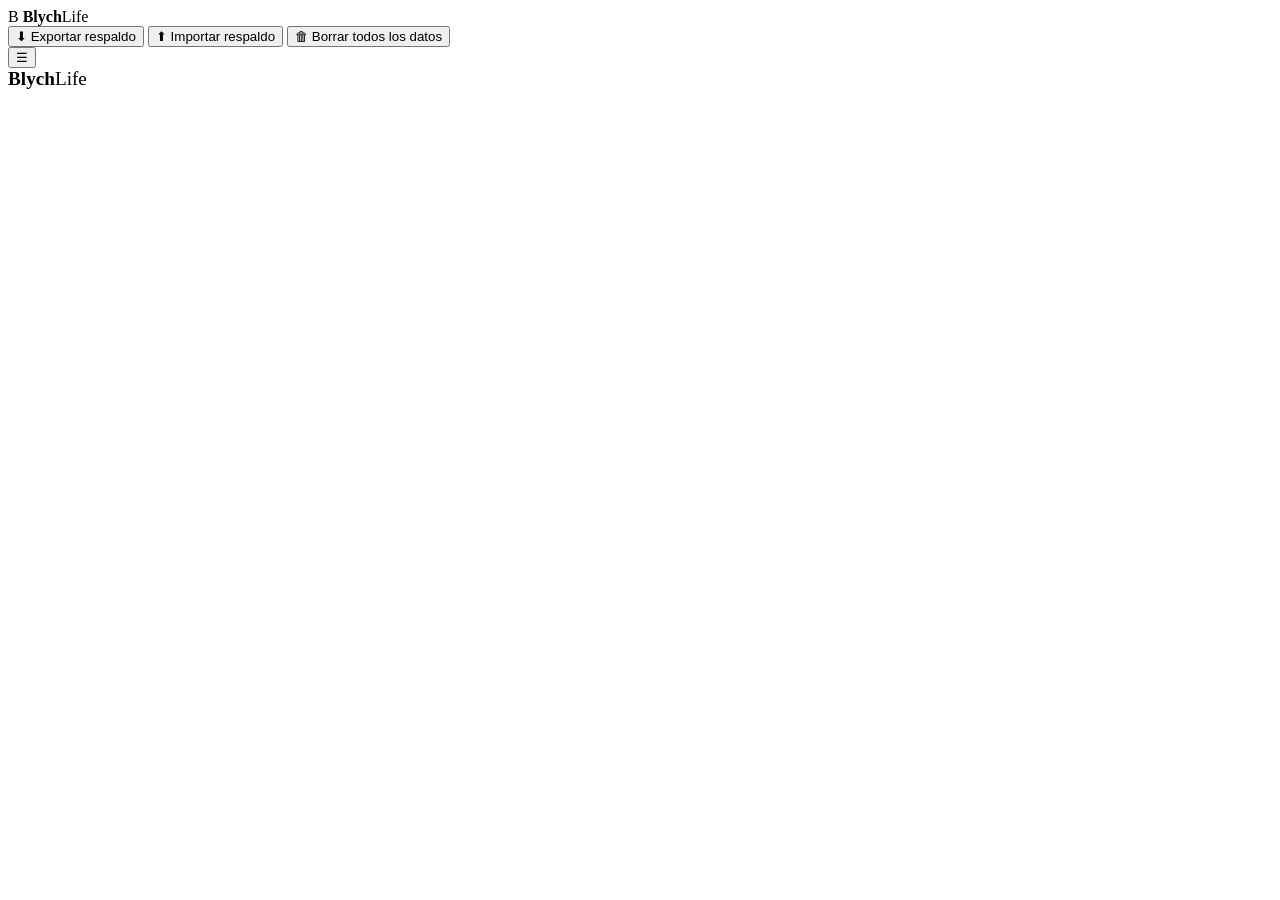
==== index.html @ aca8e246 "Add files via upload" ====
<!DOCTYPE html>
<html lang="es">
<head>
  <meta charset="UTF-8">
  <meta name="viewport" content="width=device-width, initial-scale=1.0">
  <title>BlychLife · Gestiona tu vida</title>
  <meta name="description" content="BlychLife: tareas, metas, objetivos, hábitos, áreas de vida, energía y reflexión en un solo lugar.">
  <link rel="preconnect" href="https://fonts.googleapis.com">
  <link rel="preconnect" href="https://fonts.gstatic.com" crossorigin>
  <link href="https://fonts.googleapis.com/css2?family=Inter:wght@400;500;600;700&family=Space+Grotesk:wght@500;600;700&display=swap" rel="stylesheet">
  <link rel="stylesheet" href="css/styles.css">
  <link rel="icon" href="data:image/svg+xml,<svg xmlns='http://www.w3.org/2000/svg' viewBox='0 0 100 100'><rect width='100' height='100' rx='22' fill='%232F6BFF'/><text x='50' y='70' font-size='60' text-anchor='middle' fill='white' font-family='sans-serif' font-weight='bold'>B</text></svg>">
</head>
<body>
  <div class="layout">
    <aside class="sidebar" id="sidebar">
      <div class="brand">
        <span class="logo">B</span>
        <span><b>Blych</b><span class="accent">Life</span></span>
      </div>
      <nav class="nav" id="nav"></nav>
      <div class="side-foot">
        <button data-action="export">⬇ Exportar respaldo</button>
        <button data-action="import">⬆ Importar respaldo</button>
        <button class="reset" data-action="reset">🗑 Borrar todos los datos</button>
      </div>
    </aside>

    <div class="main">
      <div class="topbar">
        <button id="menu-toggle" aria-label="Abrir menú">☰</button>
        <div class="brand" style="padding:0;font-size:1.2rem;"><b>Blych</b><span class="accent">Life</span></div>
      </div>
      <main class="content" id="content"></main>
    </div>
  </div>

  <input type="file" id="import-file" accept="application/json" hidden>

  <script src="js/utils.js"></script>
  <script src="js/storage.js"></script>
  <script src="js/views.js"></script>
  <script src="js/app.js"></script>
</body>
</html>
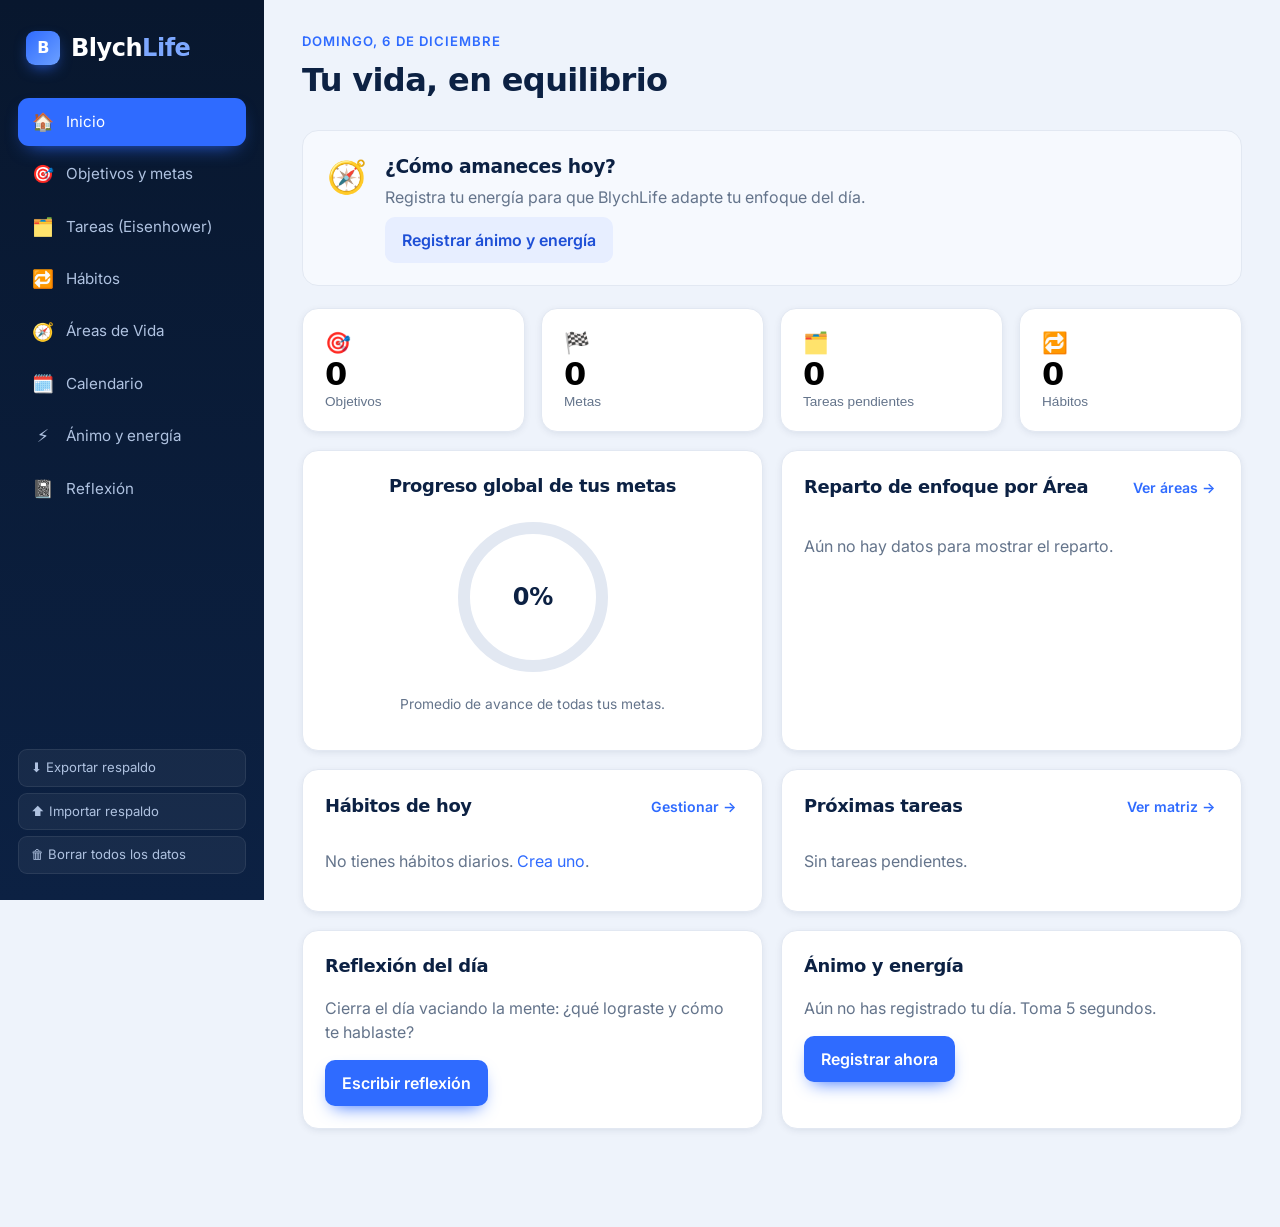
==== commit 2fa6a025: "Add files via upload" ====
--- a/index.html
+++ b/index.html
@@ -37,6 +37,9 @@
 
   <input type="file" id="import-file" accept="application/json" hidden>
 
+  <!-- Barra de navegación inferior (solo teléfonos) -->
+  <nav class="tabbar" id="tabbar" aria-label="Navegación inferior"></nav>
+
   <script src="js/utils.js"></script>
   <script src="js/storage.js"></script>
   <script src="js/views.js"></script>
--- a/css/styles.css
+++ b/css/styles.css
@@ -0,0 +1,534 @@
+/* ============================================================
+   BlychLife · styles.css
+   Tema: blanco + azul oscuro (navy). Diseño propio, responsivo.
+   ============================================================ */
+
+:root {
+  --navy-900: #08172E;
+  --navy-800: #0C2143;
+  --navy-700: #133058;
+  --navy-600: #1C4080;
+  --ink:      #0C2143;
+  --bg:       #EEF3FB;
+  --surface:  #FFFFFF;
+  --surface-2:#F6F9FE;
+  --line:     #E2E8F2;
+  --muted:    #64748B;
+  --accent:   #2F6BFF;
+  --accent-d: #1E4FD6;
+  --accent-soft: #E7EEFF;
+  --ring-track: #E2E8F2;
+  --ok:       #16A34A;
+  --warn:     #D97706;
+  --danger:   #DC2626;
+  --radius:   16px;
+  --radius-sm:10px;
+  --shadow:   0 10px 30px -12px rgba(12,33,67,.18);
+  --shadow-sm:0 2px 8px -2px rgba(12,33,67,.12);
+  --display: "Space Grotesk", "Sora", system-ui, sans-serif;
+  --body: "Inter", system-ui, -apple-system, "Segoe UI", sans-serif;
+}
+
+* { box-sizing: border-box; }
+html, body { margin: 0; padding: 0; }
+body {
+  font-family: var(--body);
+  color: var(--ink);
+  background: var(--bg);
+  -webkit-font-smoothing: antialiased;
+  line-height: 1.5;
+}
+h1, h2, h3, .brand { font-family: var(--display); letter-spacing: -.02em; }
+a { color: var(--accent); text-decoration: none; }
+
+/* ---------- Layout ---------- */
+.layout { display: flex; min-height: 100vh; }
+
+.sidebar {
+  width: 264px;
+  flex-shrink: 0;
+  background: linear-gradient(180deg, var(--navy-900), var(--navy-800));
+  color: #DCE6F7;
+  padding: 26px 18px;
+  display: flex;
+  flex-direction: column;
+  gap: 8px;
+  position: sticky;
+  top: 0;
+  height: 100vh;
+}
+.brand {
+  display: flex; align-items: center; gap: 11px;
+  font-size: 1.5rem; font-weight: 700; color: #fff;
+  padding: 4px 8px 18px;
+}
+.brand .logo {
+  width: 34px; height: 34px; border-radius: 9px;
+  background: linear-gradient(135deg, var(--accent), #6CA0FF);
+  display: grid; place-items: center; font-size: 1rem; color: #fff;
+  box-shadow: 0 6px 16px -6px var(--accent);
+}
+.brand b { color: #fff; }
+.brand .accent { color: #7DA8FF; }
+
+.nav { display: flex; flex-direction: column; gap: 4px; margin-top: 6px; }
+.nav-item {
+  display: flex; align-items: center; gap: 12px;
+  background: transparent; border: 0; color: #AFC2E0;
+  padding: 11px 14px; border-radius: 11px; cursor: pointer;
+  font: inherit; font-size: .95rem; text-align: left; width: 100%;
+  transition: background .15s, color .15s;
+}
+.nav-item:hover { background: rgba(255,255,255,.06); color: #fff; }
+.nav-item.active { background: var(--accent); color: #fff; box-shadow: 0 8px 20px -10px var(--accent); }
+.nav-icon { font-size: 1.1rem; width: 22px; text-align: center; }
+
+.side-foot { margin-top: auto; display: flex; flex-direction: column; gap: 6px; padding-top: 16px; }
+.side-foot button {
+  background: rgba(255,255,255,.05); border: 1px solid rgba(255,255,255,.08);
+  color: #AFC2E0; padding: 8px 12px; border-radius: 9px; cursor: pointer;
+  font: inherit; font-size: .82rem; text-align: left;
+}
+.side-foot button:hover { background: rgba(255,255,255,.12); color: #fff; }
+.side-foot .reset:hover { color: #FFB4B4; }
+
+/* ---------- Main ---------- */
+.main { flex: 1; min-width: 0; }
+.topbar {
+  display: none; align-items: center; gap: 12px;
+  padding: 12px 16px; background: var(--navy-900); color: #fff;
+  position: sticky; top: 0; z-index: 30;
+}
+#menu-toggle { background: none; border: 0; color: #fff; font-size: 1.4rem; cursor: pointer; }
+
+.content { padding: 32px 38px 80px; max-width: 1160px; margin: 0 auto; }
+
+.view-head {
+  display: flex; justify-content: space-between; align-items: flex-end;
+  gap: 16px; margin-bottom: 26px; flex-wrap: wrap;
+}
+.view-head h1 { margin: 4px 0 0; font-size: 2rem; }
+.eyebrow { margin: 0; color: var(--accent); font-weight: 600; font-size: .82rem; text-transform: uppercase; letter-spacing: .08em; }
+.head-actions { display: flex; gap: 10px; }
+
+/* ---------- Botones ---------- */
+.btn {
+  font: inherit; font-weight: 600; border-radius: 10px; padding: 10px 16px;
+  cursor: pointer; border: 1px solid transparent; transition: transform .08s, background .15s, box-shadow .15s;
+}
+.btn:active { transform: translateY(1px); }
+.btn-primary { background: var(--accent); color: #fff; box-shadow: 0 8px 18px -8px var(--accent); }
+.btn-primary:hover { background: var(--accent-d); }
+.btn-light { background: var(--accent-soft); color: var(--accent-d); }
+.btn-light:hover { background: #D6E2FF; }
+.btn-ghost { background: transparent; color: var(--muted); border-color: var(--line); }
+.btn-ghost:hover { background: var(--surface-2); }
+.btn-text { background: none; border: 0; color: var(--accent); cursor: pointer; font: inherit; font-weight: 600; font-size: .88rem; padding: 4px; }
+.btn-text:hover { text-decoration: underline; }
+.icon-btn {
+  background: var(--surface-2); border: 1px solid var(--line); width: 32px; height: 32px;
+  border-radius: 9px; cursor: pointer; color: var(--muted); font-size: .9rem; line-height: 1;
+}
+.icon-btn:hover { background: #fff; color: var(--ink); border-color: #cbd5e1; }
+.icon-btn.danger:hover { color: var(--danger); border-color: #fca5a5; }
+
+/* ---------- Cards y grids ---------- */
+.card {
+  background: var(--surface); border: 1px solid var(--line);
+  border-radius: var(--radius); padding: 22px; box-shadow: var(--shadow-sm);
+}
+.card-title { margin: 0 0 14px; font-size: 1.12rem; }
+.mini-title { font-size: .9rem; margin: 14px 0 6px; color: var(--muted); text-transform: uppercase; letter-spacing: .05em; }
+.card-title-row { display: flex; justify-content: space-between; align-items: center; margin-bottom: 12px; }
+.card-title-row .card-title { margin: 0; }
+.center-card { text-align: center; display: flex; flex-direction: column; align-items: center; gap: 8px; }
+
+.grid-2 { display: grid; grid-template-columns: 1fr 1fr; gap: 18px; margin-bottom: 18px; }
+.grid-3 { display: grid; grid-template-columns: repeat(3, 1fr); gap: 18px; }
+.grid-4 { display: grid; grid-template-columns: repeat(4, 1fr); gap: 16px; }
+.grid-2.tight { gap: 12px; margin: 0; }
+.stack { display: flex; flex-direction: column; gap: 18px; }
+.stack-sm { display: flex; flex-direction: column; gap: 12px; }
+.stat-row { margin-bottom: 18px; }
+
+.muted { color: var(--muted); }
+.small { font-size: .86rem; }
+
+/* ---------- Stat cards ---------- */
+.stat-card {
+  display: flex; flex-direction: column; align-items: flex-start; gap: 2px;
+  cursor: pointer; text-align: left;
+}
+.stat-card:hover { border-color: var(--accent); transform: translateY(-2px); }
+.stat-icon { font-size: 1.3rem; }
+.stat-value { font-family: var(--display); font-size: 2rem; font-weight: 700; line-height: 1.1; }
+.stat-label { color: var(--muted); font-size: .85rem; }
+
+/* ---------- Focus panel (energía) ---------- */
+.focus-panel {
+  display: flex; gap: 18px; align-items: flex-start;
+  border-radius: var(--radius); padding: 22px 24px; margin-bottom: 22px;
+  border: 1px solid var(--line); background: var(--surface);
+}
+.focus-panel h3 { margin: 0 0 4px; }
+.focus-panel p { margin: 0 0 8px; color: var(--muted); }
+.focus-icon { font-size: 2rem; }
+.focus-panel.low { background: linear-gradient(120deg, #FFF7ED, #fff); border-color: #FED7AA; }
+.focus-panel.high { background: linear-gradient(120deg, var(--accent-soft), #fff); border-color: #C7D8FF; }
+.focus-panel.neutral { background: var(--surface-2); }
+.focus-list { margin: 6px 0 0; padding-left: 18px; }
+.focus-list li { margin: 4px 0; }
+
+/* ---------- Barras de progreso ---------- */
+.bar-wrap { display: flex; align-items: center; gap: 10px; }
+.bar-track { flex: 1; height: 9px; background: var(--ring-track); border-radius: 99px; overflow: hidden; }
+.bar-fill { height: 100%; border-radius: 99px; transition: width .4s ease; }
+.bar-label { font-size: .8rem; font-weight: 700; color: var(--muted); min-width: 34px; text-align: right; }
+
+.time-bar { margin-top: 8px; display: flex; align-items: center; gap: 8px; }
+.time-bar.muted { font-size: .78rem; }
+.time-track { flex: 1; height: 5px; background: var(--ring-track); border-radius: 99px; overflow: hidden; }
+.time-fill { height: 100%; border-radius: 99px; }
+.time-text { font-size: .75rem; font-weight: 600; white-space: nowrap; }
+
+/* ---------- Ring ---------- */
+.ring-text { font-family: var(--display); font-size: 1.5rem; font-weight: 700; fill: var(--ink); }
+
+/* ---------- Pie chart ---------- */
+.pie-wrap { display: flex; gap: 20px; align-items: center; flex-wrap: wrap; }
+.pie { flex-shrink: 0; }
+.pie-legend { display: flex; flex-direction: column; gap: 8px; min-width: 160px; }
+.legend-item { display: flex; align-items: center; gap: 8px; font-size: .88rem; }
+.legend-dot { width: 11px; height: 11px; border-radius: 3px; flex-shrink: 0; }
+.legend-name { flex: 1; }
+.legend-pct { font-weight: 700; color: var(--muted); }
+.pie-empty { color: var(--muted); padding: 20px 0; }
+
+.warn { margin-top: 14px; padding: 11px 14px; border-radius: var(--radius-sm); font-size: .88rem;
+  background: #FEF3C7; color: #92400E; border: 1px solid #FCD34D; }
+.warn-strong { background: #FEE2E2; color: #991B1B; border-color: #FCA5A5; }
+
+/* ---------- Área tags ---------- */
+.area-tag {
+  display: inline-flex; align-items: center; gap: 5px;
+  font-size: .74rem; font-weight: 600; padding: 3px 9px; border-radius: 99px;
+  background: color-mix(in srgb, var(--c) 14%, white);
+  color: color-mix(in srgb, var(--c) 75%, black);
+}
+.area-tag::before { content: ""; width: 7px; height: 7px; border-radius: 99px; background: var(--c); }
+
+/* ---------- Objetivos / Metas ---------- */
+.obj-head { display: flex; justify-content: space-between; gap: 12px; margin-bottom: 12px; }
+.obj-title-row { display: flex; align-items: center; gap: 10px; flex-wrap: wrap; }
+.obj-title { margin: 6px 0 0; font-size: 1.25rem; }
+.obj-actions { display: flex; gap: 6px; flex-shrink: 0; }
+.meta-list { margin-top: 16px; display: flex; flex-direction: column; gap: 8px; }
+.meta-row {
+  display: flex; align-items: center; gap: 16px; padding: 12px 14px;
+  background: var(--surface-2); border: 1px solid var(--line); border-radius: var(--radius-sm);
+  cursor: pointer; transition: border-color .15s, background .15s;
+}
+.meta-row:hover { border-color: var(--accent); background: #fff; }
+.meta-row-main { flex: 1; min-width: 0; }
+.meta-name { font-weight: 600; display: block; }
+.meta-sub { font-size: .78rem; color: var(--muted); display: flex; align-items: center; gap: 6px; flex-wrap: wrap; }
+.meta-row-bar { width: 180px; flex-shrink: 0; }
+.manual-progress { margin-top: 12px; }
+.manual-progress input[type=range] { width: 100%; margin-top: 6px; accent-color: var(--accent); }
+
+/* ---------- Matriz ---------- */
+.matrix { display: grid; grid-template-columns: 1fr 1fr; gap: 16px; }
+.quadrant {
+  background: var(--surface); border: 1px solid var(--line);
+  border-top: 4px solid var(--q); border-radius: var(--radius);
+  padding: 16px; min-height: 180px;
+}
+.quad-head { margin-bottom: 12px; }
+.quad-head h3 { margin: 0; font-size: 1rem; color: var(--q); }
+.quad-action { font-size: .78rem; color: var(--muted); }
+.quad-body { display: flex; flex-direction: column; gap: 10px; }
+
+.task-card {
+  background: var(--surface-2); border: 1px solid var(--line);
+  border-left: 3px solid var(--q); border-radius: var(--radius-sm); padding: 11px 13px;
+}
+.task-card.done { opacity: .6; }
+.task-card.done .task-title { text-decoration: line-through; }
+.task-top { display: flex; align-items: center; gap: 10px; }
+.task-title { flex: 1; font-weight: 600; font-size: .92rem; }
+.task-actions { display: flex; gap: 4px; opacity: 0; transition: opacity .15s; }
+.task-card:hover .task-actions { opacity: 1; }
+.task-meta { display: flex; flex-wrap: wrap; gap: 6px; margin: 8px 0 4px; align-items: center; }
+.chip { font-size: .72rem; background: #fff; border: 1px solid var(--line); padding: 2px 8px; border-radius: 99px; color: var(--muted); }
+.q-pill { font-size: .68rem; color: #fff; padding: 2px 8px; border-radius: 99px; font-weight: 600; }
+
+.task-mini, .task-mini-list { display: flex; }
+.task-mini-list { flex-direction: column; gap: 8px; }
+.task-mini { align-items: center; gap: 10px; }
+.task-mini-title { flex: 1; }
+
+/* ---------- Check buttons ---------- */
+.check {
+  width: 24px; height: 24px; border-radius: 7px; border: 2px solid var(--line);
+  background: #fff; cursor: pointer; color: #fff; font-weight: 700; font-size: .8rem;
+  display: grid; place-items: center; flex-shrink: 0; transition: all .15s;
+}
+.check:hover { border-color: var(--accent); }
+.check.on { background: var(--accent); border-color: var(--accent); }
+.check.big { width: 34px; height: 34px; border-radius: 10px; font-size: 1rem; }
+
+/* ---------- Hábitos ---------- */
+.habit-card.done { border-color: #BBF7D0; background: linear-gradient(180deg, #F0FDF4, #fff); }
+.habit-head { display: flex; align-items: center; gap: 12px; margin-bottom: 14px; }
+.habit-info { flex: 1; min-width: 0; }
+.habit-info h3 { margin: 0 0 4px; font-size: 1.05rem; }
+.habit-sub { display: flex; gap: 6px; align-items: center; flex-wrap: wrap; }
+.habit-stats { display: flex; justify-content: space-between; align-items: center; margin-bottom: 12px; }
+.streak-big { display: flex; align-items: baseline; gap: 6px; }
+.streak-big b { font-family: var(--display); font-size: 1.6rem; }
+.streak-big span:last-child { font-size: .8rem; color: var(--muted); }
+.flame { font-size: 1.3rem; }
+.best { font-size: .82rem; color: var(--muted); }
+.habit-dots { display: flex; gap: 4px; flex-wrap: wrap; }
+.dot { width: 13px; height: 13px; border-radius: 4px; background: var(--ring-track); }
+.dot.on { background: var(--accent); }
+
+.habit-quick-list { display: flex; flex-direction: column; gap: 8px; }
+.habit-quick { display: flex; align-items: center; gap: 10px; padding: 6px 0; }
+.habit-quick.done .habit-quick-name { color: var(--muted); text-decoration: line-through; }
+.habit-quick-name { flex: 1; }
+.streak { font-size: .82rem; color: var(--warn); font-weight: 600; }
+
+/* ---------- Áreas ---------- */
+.area-card { border-top: 4px solid var(--c); }
+.area-card-head { display: flex; align-items: center; gap: 10px; margin-bottom: 12px; }
+.area-card-head h3 { margin: 0; flex: 1; font-size: 1rem; }
+.area-swatch { width: 16px; height: 16px; border-radius: 5px; }
+.area-counts { display: flex; flex-direction: column; gap: 4px; font-size: .85rem; color: var(--muted); }
+.area-counts b { color: var(--ink); }
+.color-row { display: flex; gap: 8px; flex-wrap: wrap; }
+.color-pick input { display: none; }
+.color-pick span { display: block; width: 30px; height: 30px; border-radius: 8px; cursor: pointer; border: 3px solid transparent; }
+.color-pick input:checked + span { border-color: var(--ink); box-shadow: 0 0 0 2px #fff inset; }
+
+/* ---------- Mood ---------- */
+.pick-row { display: flex; gap: 10px; margin-bottom: 18px; flex-wrap: wrap; }
+.pick {
+  background: var(--surface-2); border: 2px solid var(--line); border-radius: var(--radius-sm);
+  padding: 12px 16px; cursor: pointer; display: flex; flex-direction: column; align-items: center; gap: 4px;
+  font: inherit; min-width: 78px; transition: all .15s;
+}
+.pick span { font-size: 1.6rem; }
+.pick small { color: var(--muted); font-size: .78rem; }
+.pick:hover { border-color: var(--accent); }
+.pick.sel { border-color: var(--accent); background: var(--accent-soft); }
+.pick.sel small { color: var(--accent-d); font-weight: 600; }
+.big-emoji { font-size: 2.6rem; }
+.mood-summary { display: flex; align-items: center; gap: 16px; }
+.energy-alta { color: var(--ok); } .energy-media { color: var(--accent); } .energy-baja { color: var(--warn); }
+.mood-hist-row { display: grid; grid-template-columns: 130px 70px 1fr; gap: 10px; padding: 8px 0; border-bottom: 1px solid var(--line); font-size: .9rem; align-items: center; }
+.mood-hist-row:last-child { border: 0; }
+
+/* ---------- Reflexión ---------- */
+.reflex-list { display: flex; flex-direction: column; gap: 14px; }
+.reflex-entry { background: var(--surface-2); border: 1px solid var(--line); border-radius: var(--radius-sm); padding: 14px 16px; }
+.reflex-entry p { margin: 8px 0 0; font-size: .92rem; }
+.reflex-date { font-weight: 700; color: var(--accent); font-size: .85rem; }
+
+/* ---------- Empty states ---------- */
+.empty { text-align: center; padding: 50px 20px; color: var(--muted); }
+.empty-icon { font-size: 3rem; margin-bottom: 12px; }
+.empty h3 { margin: 0 0 6px; color: var(--ink); }
+.empty p { max-width: 420px; margin: 0 auto; }
+
+/* ---------- Formularios ---------- */
+.field { display: block; margin-bottom: 14px; }
+.field > span { display: block; font-size: .85rem; font-weight: 600; margin-bottom: 6px; }
+.field input, .field select, .field textarea {
+  width: 100%; padding: 10px 12px; border: 1px solid var(--line); border-radius: var(--radius-sm);
+  font: inherit; background: var(--surface-2); color: var(--ink);
+}
+.field input:focus, .field select:focus, .field textarea:focus {
+  outline: none; border-color: var(--accent); box-shadow: 0 0 0 3px var(--accent-soft); background: #fff;
+}
+.eisenhower-q { background: var(--surface-2); border: 1px solid var(--line); border-radius: var(--radius-sm); padding: 14px; margin-bottom: 14px; }
+.hint { font-size: .78rem; color: var(--muted); margin: 8px 0 0; }
+.switch-field { display: flex; align-items: center; gap: 10px; margin-bottom: 10px; cursor: pointer; }
+.switch-field input { display: none; }
+.switch { width: 42px; height: 24px; background: var(--line); border-radius: 99px; position: relative; transition: background .2s; flex-shrink: 0; }
+.switch::after { content: ""; position: absolute; top: 3px; left: 3px; width: 18px; height: 18px; background: #fff; border-radius: 50%; transition: transform .2s; box-shadow: var(--shadow-sm); }
+.switch-field input:checked + .switch { background: var(--accent); }
+.switch-field input:checked + .switch::after { transform: translateX(18px); }
+.switch-label { font-weight: 600; font-size: .92rem; }
+
+/* ---------- Modal ---------- */
+.modal-overlay {
+  position: fixed; inset: 0; background: rgba(8,23,46,.55); backdrop-filter: blur(3px);
+  display: grid; place-items: center; z-index: 100; padding: 20px; animation: fade .15s;
+}
+.modal { background: var(--surface); border-radius: var(--radius); width: 100%; max-width: 480px; max-height: 90vh; overflow: auto; box-shadow: var(--shadow); animation: pop .2s; }
+.modal-head { display: flex; justify-content: space-between; align-items: center; padding: 20px 22px; border-bottom: 1px solid var(--line); }
+.modal-head h2 { margin: 0; font-size: 1.2rem; }
+.modal-body { padding: 22px; }
+.modal-actions { display: flex; justify-content: flex-end; gap: 10px; margin-top: 8px; }
+
+/* ---------- Toast / Confetti ---------- */
+#toast-host { position: fixed; bottom: 24px; right: 24px; z-index: 200; display: flex; flex-direction: column; gap: 10px; }
+.toast {
+  background: var(--navy-800); color: #fff; padding: 13px 18px; border-radius: 12px;
+  box-shadow: var(--shadow); font-size: .9rem; font-weight: 500; max-width: 340px;
+  opacity: 0; transform: translateX(40px); transition: all .35s; border-left: 4px solid var(--accent);
+}
+.toast.show { opacity: 1; transform: translateX(0); }
+.toast-success { border-left-color: var(--ok); }
+.toast-warn { border-left-color: var(--warn); }
+.confetti-layer { position: fixed; inset: 0; pointer-events: none; z-index: 199; overflow: hidden; }
+.confetti { position: absolute; top: -20px; width: 10px; height: 14px; border-radius: 2px; animation: fall 2.6s linear forwards; }
+@keyframes fall { to { transform: translateY(105vh) rotate(540deg); opacity: .2; } }
+@keyframes fade { from { opacity: 0; } }
+@keyframes pop { from { opacity: 0; transform: scale(.96) translateY(8px); } }
+
+/* ---------- Responsive ---------- */
+@media (max-width: 880px) {
+  .grid-2, .grid-3, .grid-4, .matrix { grid-template-columns: 1fr; }
+  .meta-row-bar { width: 120px; }
+}
+@media (max-width: 760px) {
+  .topbar { display: flex; }
+  .sidebar {
+    position: fixed; left: 0; top: 0; bottom: 0; z-index: 50;
+    transform: translateX(-100%); transition: transform .25s; height: 100vh;
+  }
+  body.nav-open .sidebar { transform: translateX(0); box-shadow: 0 0 40px rgba(0,0,0,.4); }
+  body.nav-open::after { content: ""; position: fixed; inset: 0; background: rgba(0,0,0,.4); z-index: 40; }
+  .content { padding: 22px 18px 80px; }
+  .view-head h1 { font-size: 1.5rem; }
+  .grid-4 { grid-template-columns: 1fr 1fr; }
+}
+
+/* ---------- Accesibilidad ---------- */
+:focus-visible { outline: 3px solid var(--accent); outline-offset: 2px; border-radius: 4px; }
+@media (prefers-reduced-motion: reduce) { * { animation: none !important; transition: none !important; } }
+
+/* ============================================================
+   AÑADIDOS v2: fuegos artificiales, bloques de color, buscador,
+   varios ánimos por día y calendario.
+   ============================================================ */
+
+/* ---------- Fuegos artificiales ---------- */
+.fx-canvas {
+  position: fixed; inset: 0; width: 100vw; height: 100vh;
+  pointer-events: none; z-index: 9999;
+}
+
+/* ---------- Buscador de objetivos/metas ---------- */
+.search-bar { display: flex; gap: 10px; margin-bottom: 18px; flex-wrap: wrap; }
+.search-input {
+  flex: 1; min-width: 220px; padding: 11px 14px; font: inherit;
+  border: 1px solid var(--line); border-radius: var(--radius-sm); background: var(--surface);
+}
+.search-area {
+  padding: 11px 14px; font: inherit; border: 1px solid var(--line);
+  border-radius: var(--radius-sm); background: var(--surface); color: var(--ink);
+}
+.search-input:focus, .search-area:focus { outline: none; border-color: var(--accent); box-shadow: 0 0 0 3px var(--accent-soft); }
+.filtered-out { display: none !important; }
+
+/* ---------- Bloques coloreables (objetivo/meta) ---------- */
+.has-block { position: relative; overflow: hidden; }
+.has-block .block-strip {
+  position: absolute; left: 0; top: 0; bottom: 0; width: 6px;
+  background: var(--block-bg);
+}
+.objetivo-card.has-block { padding-left: 26px; border-top: 3px solid transparent; }
+.objetivo-card.has-block::before {
+  content: ""; position: absolute; left: 0; right: 0; top: 0; height: 4px;
+  background: var(--block-bg); opacity: .9;
+}
+
+/* Título de objetivo más grande, etiqueta de área después */
+.obj-title { margin: 0; font-size: 1.6rem; line-height: 1.15; }
+.obj-title-row { display: flex; align-items: center; gap: 12px; flex-wrap: wrap; }
+
+/* Etiqueta "Metas" */
+.meta-label {
+  margin: 16px 0 8px; font-size: .8rem; text-transform: uppercase;
+  letter-spacing: .08em; color: var(--muted);
+}
+
+/* Fila de meta con franja de color y botón eliminar */
+.meta-row { padding-left: 18px; align-items: stretch; }
+.meta-row-main { display: flex; flex-direction: column; gap: 6px; cursor: pointer; }
+.meta-row-bar { width: 100%; margin-top: 2px; }
+.meta-del { align-self: center; flex-shrink: 0; }
+.danger-outline { color: var(--danger); border-color: #fca5a5; }
+.danger-outline:hover { background: #fef2f2; }
+
+/* ---------- Varios registros de ánimo por día ---------- */
+.mood-entries { display: flex; flex-direction: column; gap: 10px; }
+.mood-entry {
+  display: flex; align-items: center; gap: 12px; padding: 10px 12px;
+  background: var(--surface-2); border: 1px solid var(--line); border-radius: var(--radius-sm);
+}
+.mood-entry-emoji { font-size: 1.5rem; flex-shrink: 0; }
+.mood-entry-main { flex: 1; min-width: 0; }
+.mood-hist-row {
+  display: grid; grid-template-columns: 1.3fr .6fr 2fr; gap: 8px;
+  padding: 7px 0; border-bottom: 1px solid var(--line); align-items: center; font-size: .9rem;
+}
+.mood-hist-row:last-child { border-bottom: none; }
+.energy-alta { color: var(--ok); }
+.energy-media { color: var(--warn); }
+.energy-baja { color: var(--danger); }
+
+/* ---------- Calendario ---------- */
+.cal-head { display: flex; align-items: center; justify-content: space-between; gap: 10px; margin-bottom: 10px; }
+.cal-head .card-title { margin: 0; text-transform: capitalize; }
+.cal-grid { display: grid; grid-template-columns: repeat(7, 1fr); gap: 6px; }
+.cal-weekdays { margin-bottom: 6px; }
+.cal-wd { text-align: center; font-size: .72rem; font-weight: 700; color: var(--muted); }
+.cal-cell {
+  position: relative; aspect-ratio: 1 / 1; border: 1px solid var(--line);
+  background: var(--surface-2); border-radius: 10px; cursor: pointer;
+  display: flex; flex-direction: column; align-items: center; justify-content: flex-start;
+  padding: 4px 2px; gap: 2px; transition: border-color .15s, background .15s, transform .1s;
+  font: inherit;
+}
+.cal-cell:hover { border-color: var(--accent); background: #fff; }
+.cal-cell.empty { border: none; background: transparent; cursor: default; }
+.cal-cell.today { border-color: var(--accent); }
+.cal-cell.sel { background: var(--accent-soft); border-color: var(--accent); box-shadow: 0 0 0 2px var(--accent-soft); }
+.cal-num { font-size: .82rem; font-weight: 600; color: var(--ink); }
+.cal-emoji { font-size: 1rem; line-height: 1; min-height: 1rem; }
+.cal-dots { display: flex; gap: 3px; margin-top: auto; }
+.cal-dot { width: 7px; height: 7px; border-radius: 99px; display: inline-block; }
+.cal-dot.hab { background: var(--ok); }
+.cal-dot.ref { background: var(--accent); }
+.cal-dot.note { background: var(--warn); }
+.cal-legend { display: flex; gap: 16px; margin-top: 12px; font-size: .78rem; color: var(--muted); flex-wrap: wrap; }
+.cal-legend span { display: inline-flex; align-items: center; gap: 5px; }
+
+/* Detalle del día */
+.day-moods { display: flex; flex-wrap: wrap; gap: 10px; }
+.day-mood { display: inline-flex; flex-direction: column; align-items: center; font-size: 1.4rem;
+  background: var(--surface-2); border: 1px solid var(--line); border-radius: 10px; padding: 6px 10px; }
+.day-mood small { font-size: .7rem; color: var(--muted); margin-top: 2px; }
+.day-habits { list-style: none; padding: 0; margin: 6px 0; display: flex; flex-direction: column; gap: 4px; }
+.day-habits li { font-size: .9rem; }
+.day-notes { display: flex; flex-direction: column; gap: 8px; margin-bottom: 10px; }
+.day-note {
+  display: flex; align-items: center; justify-content: space-between; gap: 10px;
+  background: var(--surface-2); border: 1px solid var(--line); border-radius: var(--radius-sm); padding: 8px 12px;
+}
+.note-add { display: flex; gap: 8px; }
+.note-add input {
+  flex: 1; padding: 10px 12px; font: inherit; border: 1px solid var(--line);
+  border-radius: var(--radius-sm); background: var(--surface);
+}
+.note-add input:focus { outline: none; border-color: var(--accent); box-shadow: 0 0 0 3px var(--accent-soft); }
+
+@media (max-width: 760px) {
+  .mood-hist-row { grid-template-columns: 1fr 1fr; }
+  .mood-hist-row span:last-child { grid-column: 1 / -1; }
+  .obj-title { font-size: 1.35rem; }
+}
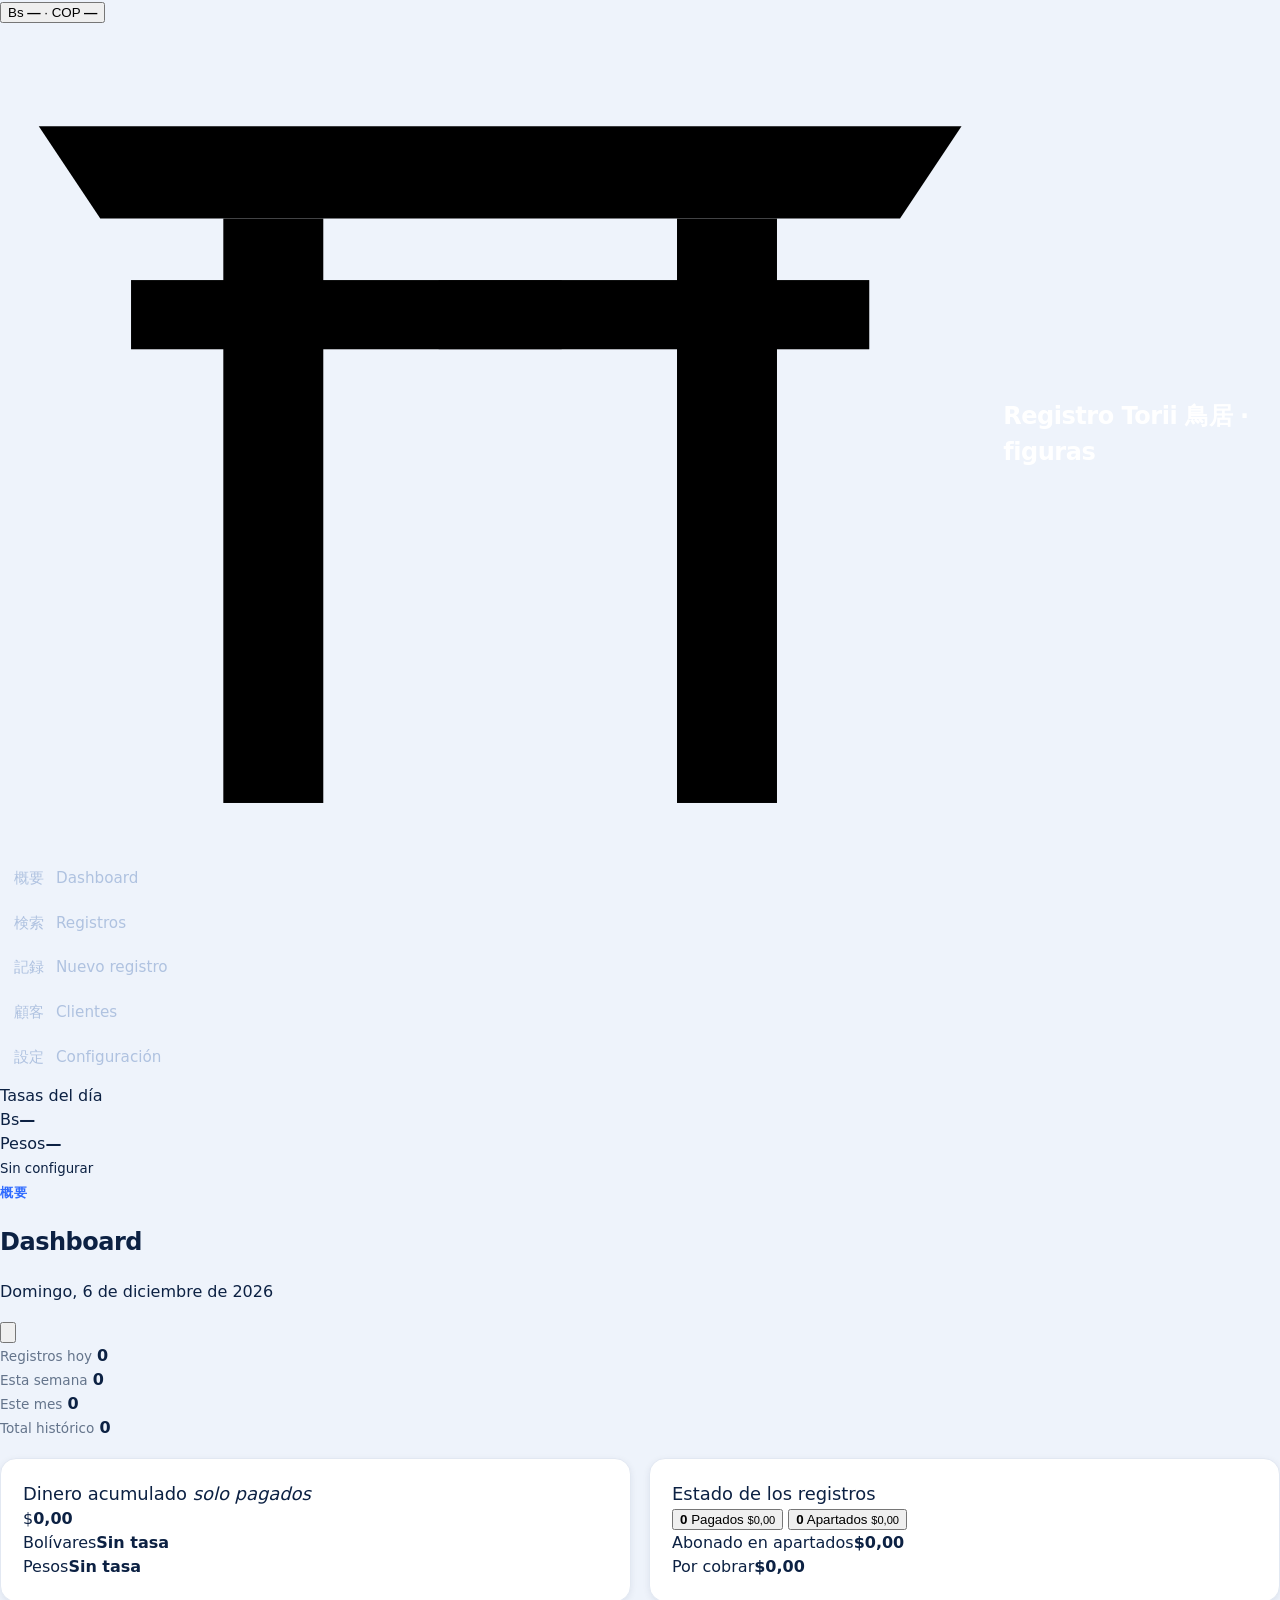
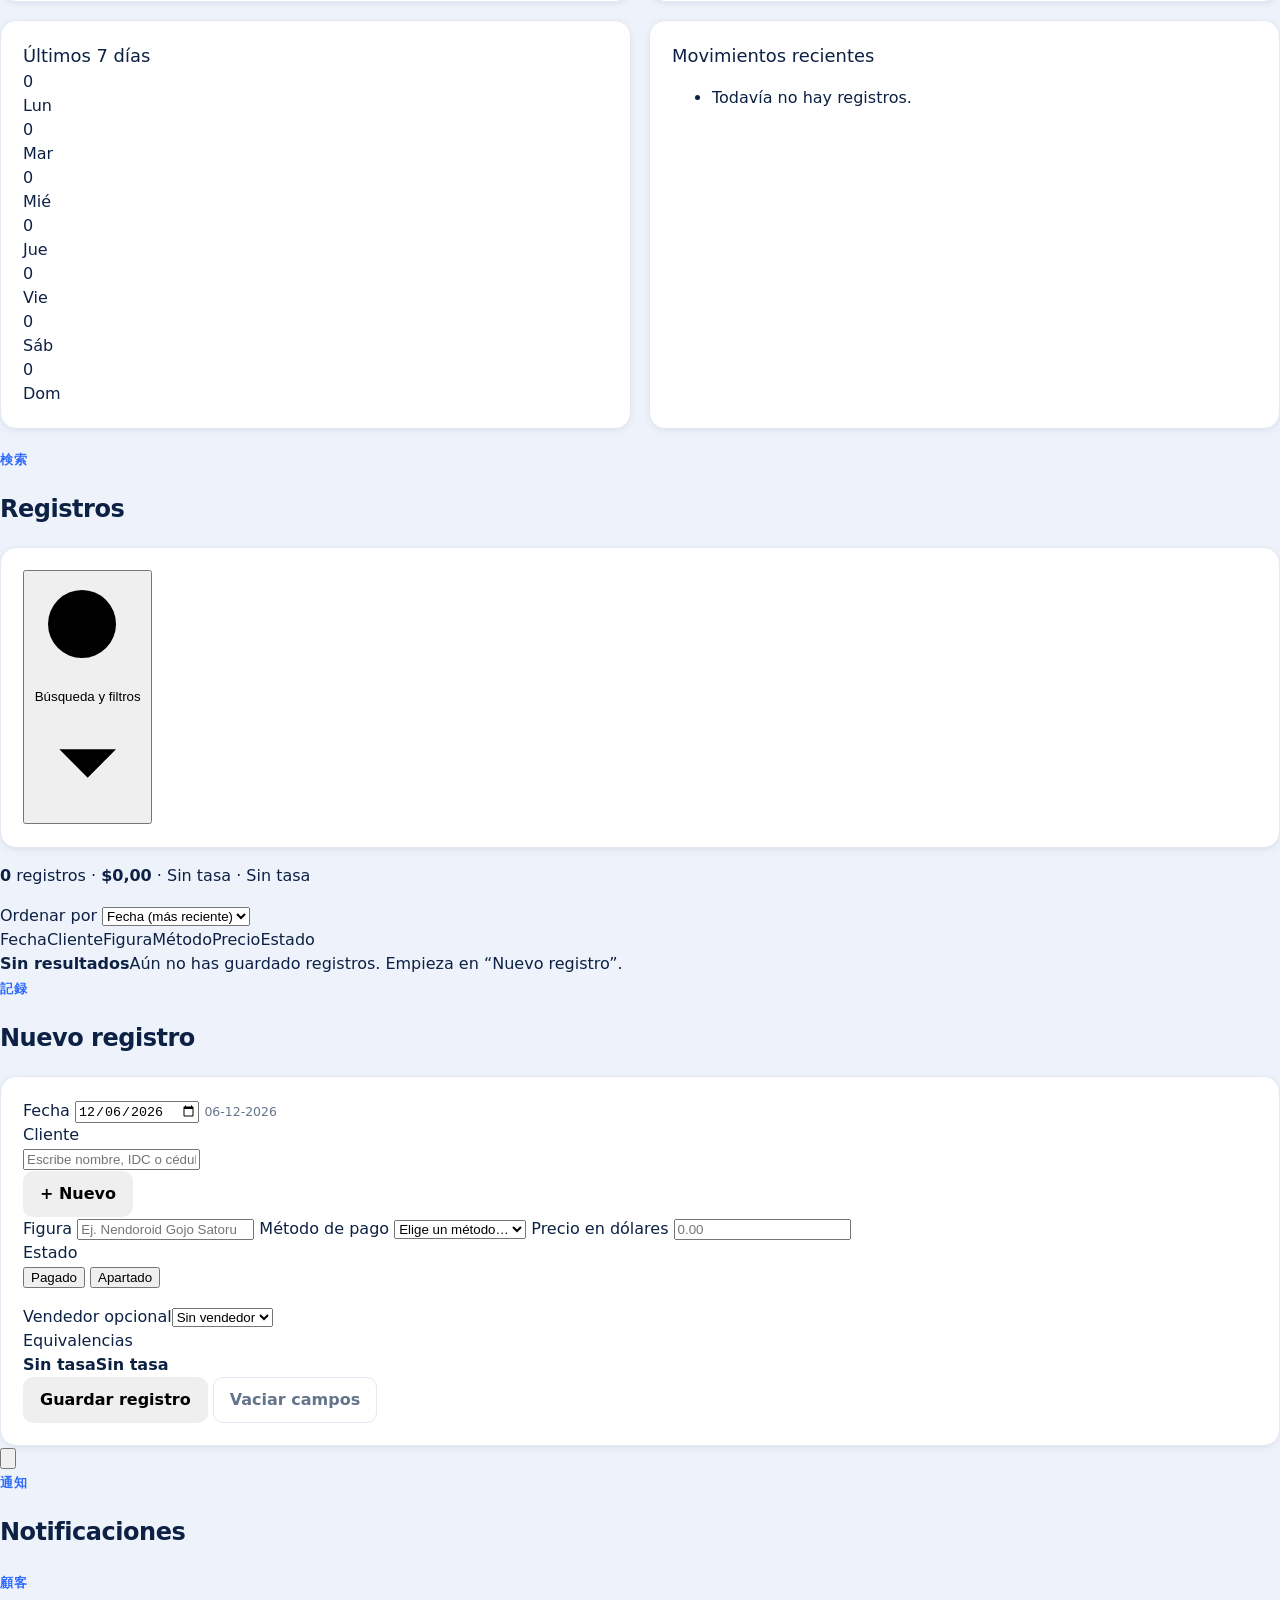
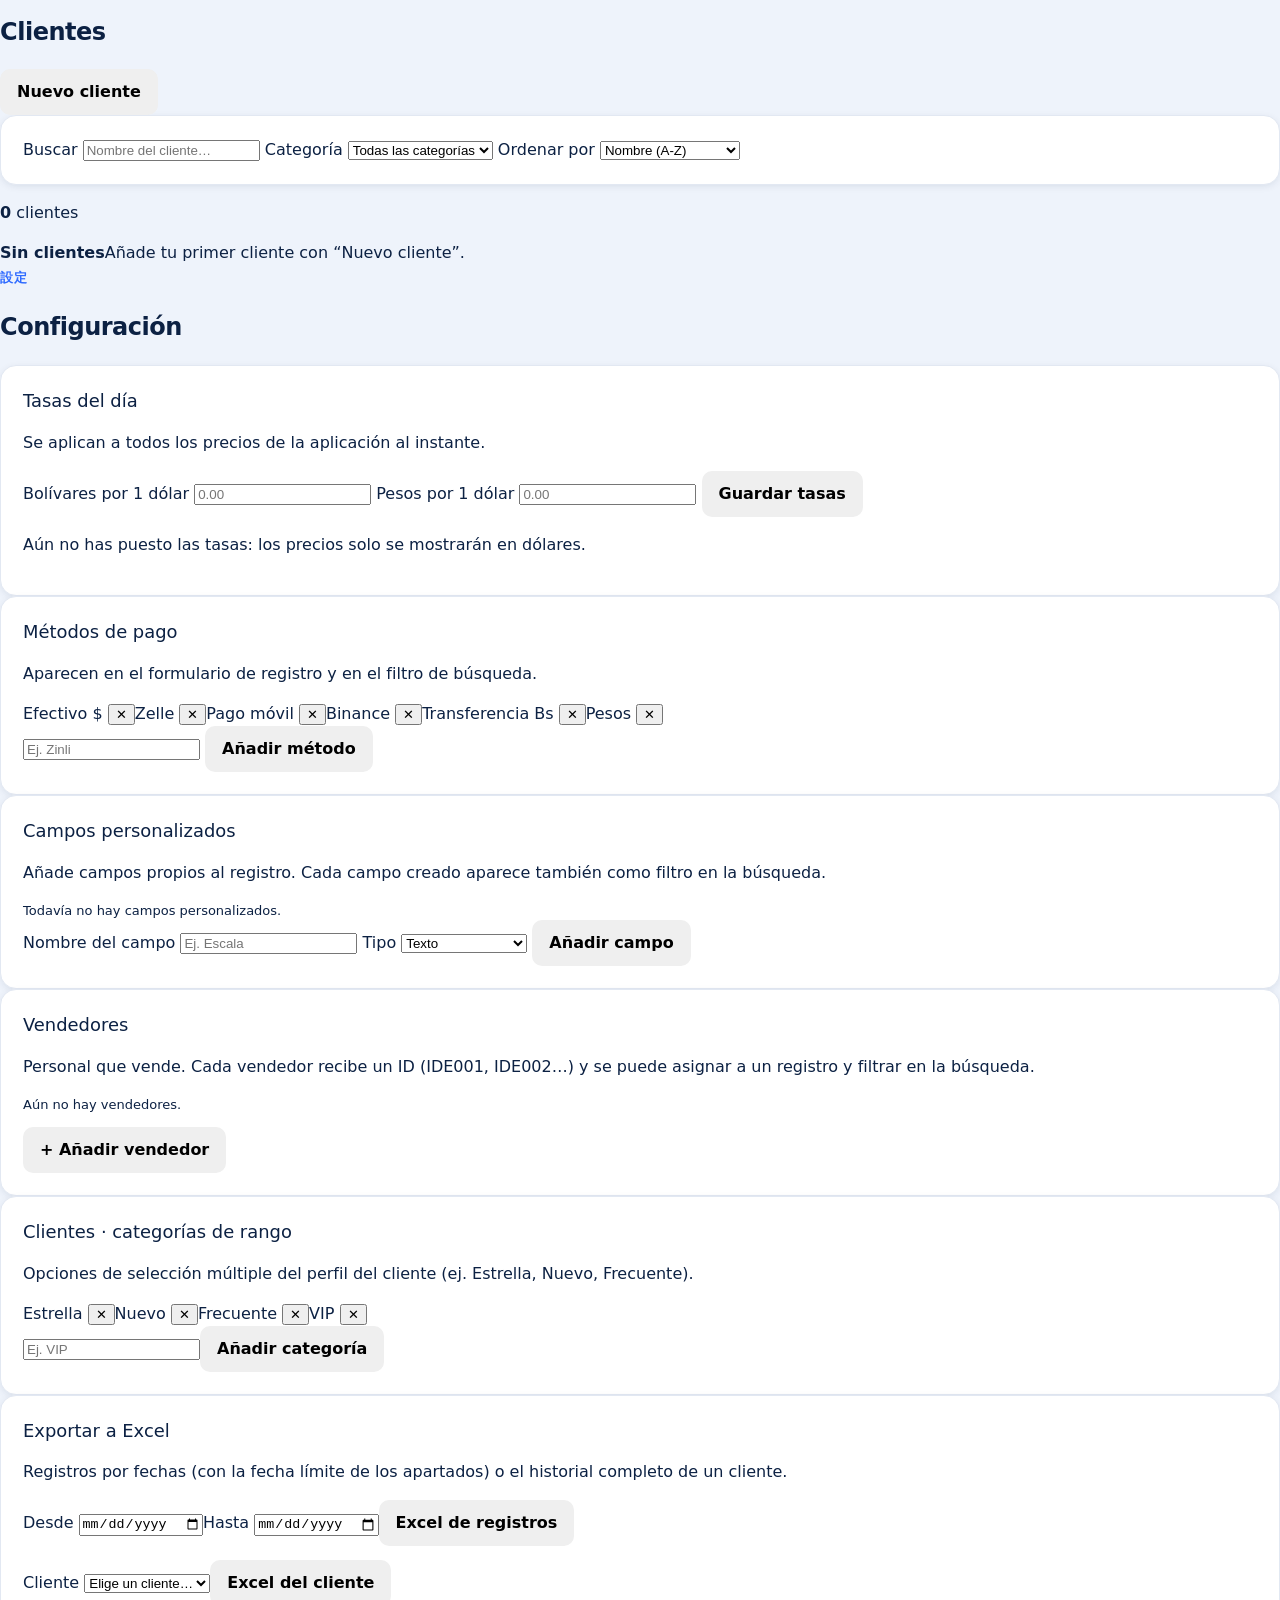
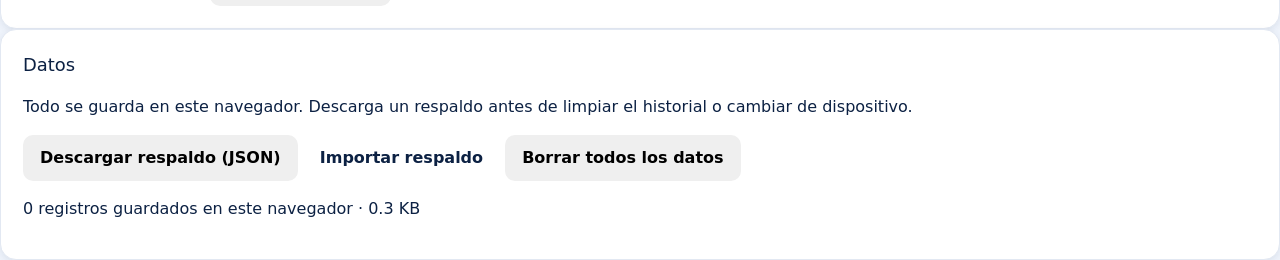
==== commit 56783ac1: "Add files via upload" ====
--- a/index.html
+++ b/index.html
@@ -1,48 +1,420 @@
 <!DOCTYPE html>
 <html lang="es">
 <head>
-  <meta charset="UTF-8">
-  <meta name="viewport" content="width=device-width, initial-scale=1.0">
-  <title>BlychLife · Gestiona tu vida</title>
-  <meta name="description" content="BlychLife: tareas, metas, objetivos, hábitos, áreas de vida, energía y reflexión en un solo lugar.">
-  <link rel="preconnect" href="https://fonts.googleapis.com">
-  <link rel="preconnect" href="https://fonts.gstatic.com" crossorigin>
-  <link href="https://fonts.googleapis.com/css2?family=Inter:wght@400;500;600;700&family=Space+Grotesk:wght@500;600;700&display=swap" rel="stylesheet">
-  <link rel="stylesheet" href="css/styles.css">
-  <link rel="icon" href="data:image/svg+xml,<svg xmlns='http://www.w3.org/2000/svg' viewBox='0 0 100 100'><rect width='100' height='100' rx='22' fill='%232F6BFF'/><text x='50' y='70' font-size='60' text-anchor='middle' fill='white' font-family='sans-serif' font-weight='bold'>B</text></svg>">
+<meta charset="UTF-8">
+<meta name="viewport" content="width=device-width, initial-scale=1, viewport-fit=cover">
+<title>Registro Torii</title>
+<meta name="description" content="Registro de figuras: ventas, apartados y tasas del día.">
+<meta name="theme-color" content="#0B0B0C">
+<link rel="manifest" href="./manifest.json">
+<meta name="mobile-web-app-capable" content="yes">
+<meta name="apple-mobile-web-app-capable" content="yes">
+<meta name="apple-mobile-web-app-status-bar-style" content="black">
+<meta name="apple-mobile-web-app-title" content="Torii">
+<link rel="apple-touch-icon" href="./apple-touch-icon.png">
+<link rel="preconnect" href="https://fonts.googleapis.com">
+<link rel="preconnect" href="https://fonts.gstatic.com" crossorigin>
+<link href="https://fonts.googleapis.com/css2?family=Shippori+Mincho+B1:wght@500;700&family=Zen+Kaku+Gothic+New:wght@400;500;700&family=JetBrains+Mono:wght@400;700&display=swap" rel="stylesheet">
+<link rel="stylesheet" href="styles.css">
+<link rel="icon" href="data:image/svg+xml,<svg xmlns='http://www.w3.org/2000/svg' viewBox='0 0 32 32'><rect width='32' height='32' fill='%230B0B0C'/><g fill='%23BC002D'><rect x='3' y='6' width='26' height='3'/><rect x='5' y='11' width='22' height='2.5'/><rect x='8' y='9' width='3.5' height='18'/><rect x='20.5' y='9' width='3.5' height='18'/></g></svg>">
 </head>
 <body>
-  <div class="layout">
-    <aside class="sidebar" id="sidebar">
-      <div class="brand">
-        <span class="logo">B</span>
-        <span><b>Blych</b><span class="accent">Life</span></span>
-      </div>
-      <nav class="nav" id="nav"></nav>
-      <div class="side-foot">
-        <button data-action="export">⬇ Exportar respaldo</button>
-        <button data-action="import">⬆ Importar respaldo</button>
-        <button class="reset" data-action="reset">🗑 Borrar todos los datos</button>
-      </div>
-    </aside>
-
-    <div class="main">
-      <div class="topbar">
-        <button id="menu-toggle" aria-label="Abrir menú">☰</button>
-        <div class="brand" style="padding:0;font-size:1.2rem;"><b>Blych</b><span class="accent">Life</span></div>
-      </div>
-      <main class="content" id="content"></main>
+
+<button type="button" class="tasa-chip" id="chipTasa" title="Editar tasa del día">Bs <b id="chipBs">—</b> · COP <b id="chipPeso">—</b></button>
+
+<div class="app">
+
+  <!-- ============ NAVEGACIÓN ============ -->
+  <aside class="nav">
+    <div class="brand">
+      <svg class="torii" viewBox="0 0 64 52" aria-hidden="true">
+        <path d="M2 6h60l-4 6H6z"/>
+        <rect x="8" y="16" width="48" height="4.5"/>
+        <rect x="14" y="12" width="6.5" height="38"/>
+        <rect x="43.5" y="12" width="6.5" height="38"/>
+        <rect x="28" y="16" width="8" height="4.5" opacity=".55"/>
+      </svg>
+      <div class="brand-text">
+        <span class="brand-name">Registro Torii</span>
+        <span class="brand-sub">鳥居 · figuras</span>
+      </div>
+      <span class="chip-offline" id="estadoRed" hidden>Sin conexión</span>
     </div>
+
+    <nav class="nav-list" role="tablist">
+      <button class="nav-item is-active" data-vista="dashboard" role="tab"><span class="kanji">概要</span> Dashboard</button>
+      <button class="nav-item" data-vista="lista" role="tab"><span class="kanji">検索</span> Registros</button>
+      <button class="nav-item" data-vista="registro" role="tab"><span class="kanji">記録</span> Nuevo registro</button>
+      <button class="nav-item" data-vista="clientes" role="tab"><span class="kanji">顧客</span> Clientes</button>
+      <button class="nav-item" data-vista="config" role="tab"><span class="kanji">設定</span> Configuración</button>
+    </nav>
+
+    <div class="nav-rates" id="btnTasas" role="button" tabindex="0" title="Toca para cambiar las tasas">
+      <span class="nav-rates-title">Tasas del día</span>
+      <div class="nav-rate"><span>Bs</span><b id="navTasaBs">—</b></div>
+      <div class="nav-rate"><span>Pesos</span><b id="navTasaPeso">—</b></div>
+      <small id="navTasaFecha">Sin configurar</small>
+    </div>
+  </aside>
+
+  <!-- ============ CONTENIDO ============ -->
+  <main class="main">
+
+    <!-- ---------- DASHBOARD ---------- -->
+    <section class="vista is-active" id="vista-dashboard">
+      <header class="head">
+        <div>
+          <span class="eyebrow">概要</span>
+          <h1>Dashboard</h1>
+        </div>
+        <div class="head-der"><p class="head-note" id="fechaHoy"></p><button class="campana" id="btnCampana" aria-label="Notificaciones"><svg viewBox="0 0 24 24" aria-hidden="true"><path d="M6 17V11a6 6 0 1 1 12 0v6l1.5 2h-15zM10 21a2 2 0 0 0 4 0"/></svg><span class="cnt" id="cntNotif" hidden>0</span></button></div>
+      </header>
+
+      <div class="stat-row">
+        <article class="stat">
+          <span class="stat-label">Registros hoy</span>
+          <b class="stat-num" id="kpiHoy">0</b>
+        </article>
+        <article class="stat">
+          <span class="stat-label">Esta semana</span>
+          <b class="stat-num" id="kpiSemana">0</b>
+        </article>
+        <article class="stat">
+          <span class="stat-label">Este mes</span>
+          <b class="stat-num" id="kpiMes">0</b>
+        </article>
+        <article class="stat">
+          <span class="stat-label">Total histórico</span>
+          <b class="stat-num" id="kpiTotal">0</b>
+        </article>
+      </div>
+
+      <div class="grid-2">
+        <article class="card money-card">
+          <span class="card-title">Dinero acumulado <em>solo pagados</em></span>
+          <div class="money-usd"><span>$</span><b id="dineroUsd">0,00</b></div>
+          <div class="money-alt">
+            <div><span>Bolívares</span><b id="dineroBs">—</b></div>
+            <div><span>Pesos</span><b id="dineroPeso">—</b></div>
+          </div>
+        </article>
+
+        <article class="card">
+          <span class="card-title">Estado de los registros</span>
+          <div class="estado-split">
+            <button type="button" class="estado-box pagado" data-ir="pagado">
+              <b id="kpiPagados">0</b>
+              <span>Pagados</span>
+              <small id="kpiPagadosMonto">$0,00</small>
+            </button>
+            <button type="button" class="estado-box apartado" data-ir="apartado">
+              <b id="kpiApartados">0</b>
+              <span>Apartados</span>
+              <small id="kpiApartadosMonto">$0,00</small>
+            </button>
+          </div>
+          <div class="mini-rows">
+            <div class="mini-row"><span>Abonado en apartados</span><b id="kpiAbonado">$0,00</b></div>
+            <div class="mini-row"><span>Por cobrar</span><b id="kpiPorCobrar" class="rojo">$0,00</b></div>
+          </div>
+        </article>
+      </div>
+
+      <div class="grid-2">
+        <article class="card">
+          <span class="card-title">Últimos 7 días</span>
+          <div class="chart" id="chart7"></div>
+        </article>
+
+        <article class="card">
+          <span class="card-title">Movimientos recientes</span>
+          <ul class="recientes" id="recientes"></ul>
+        </article>
+      </div>
+    </section>
+
+    <!-- ---------- LISTA / BÚSQUEDA ---------- -->
+    <section class="vista" id="vista-lista">
+      <header class="head">
+        <div>
+          <span class="eyebrow">検索</span>
+          <h1>Registros</h1>
+        </div>
+      </header>
+
+      <div class="card filtros" id="panelFiltros">
+        <div class="filtros-barra">
+          <button class="filtros-toggle" id="btnFiltros" aria-expanded="false" aria-controls="filtrosCuerpo">
+            <svg class="ico-lupa" viewBox="0 0 20 20" aria-hidden="true"><circle cx="9" cy="9" r="6"/><line x1="13.4" y1="13.4" x2="18" y2="18"/></svg>
+            <span class="ft-txt" id="ftTexto">Búsqueda y filtros</span>
+            <span class="filtros-activos" id="contadorFiltros" hidden>0</span>
+            <svg class="chevron" viewBox="0 0 20 20" aria-hidden="true"><polyline points="5,8 10,13 15,8"/></svg>
+          </button>
+          <button class="btn btn-ghost btn-mini" id="btnLimpiar" hidden>Limpiar</button>
+        </div>
+
+        <div class="filtros-cuerpo" id="filtrosCuerpo" hidden>
+        <div class="chips" id="chipsFecha">
+          <button class="chip is-active" data-rango="todo">Todo</button>
+          <button class="chip" data-rango="hoy">Hoy</button>
+          <button class="chip" data-rango="semana">Esta semana</button>
+          <button class="chip" data-rango="mes">Este mes</button>
+          <button class="chip" data-rango="custom">Personalizado</button>
+        </div>
+
+        <div class="rango-custom" id="rangoCustom" hidden>
+          <label>Desde <input type="date" id="fDesde"></label>
+          <label>Hasta <input type="date" id="fHasta"></label>
+        </div>
+
+        <div class="filtros-grid">
+          <label>Cliente (nombre o IDC) <input type="text" id="fNombre" list="dlClientes" placeholder="Escribe o elige: Ana Pérez IDC00001"></label>
+          <label>Figura <input type="text" id="fFigura" placeholder="Buscar figura…"></label>
+          <label>Estado
+            <select id="fEstado">
+              <option value="">Todos</option>
+              <option value="pagado">Pagado</option>
+              <option value="apartado">Apartado</option>
+            </select>
+          </label>
+          <label>Método de pago <select id="fMetodo"></select></label>
+          <label>Vendedor <select id="fVendedor"></select></label>
+          <label>Precio desde <input type="number" id="fPrecioMin" min="0" step="0.01" placeholder="$ mín."></label>
+          <label>Precio hasta <input type="number" id="fPrecioMax" min="0" step="0.01" placeholder="$ máx."></label>
+        </div>
+
+        <div class="filtros-grid" id="filtrosExtra"></div>
+
+        </div>
+      </div>
+
+      <div class="lista-barra">
+        <p class="resumen-busqueda" id="resumenBusqueda"></p>
+        <label class="orden">Ordenar por
+          <select id="fOrden">
+            <option value="fecha-desc">Fecha (más reciente)</option>
+            <option value="fecha-asc">Fecha (más antigua)</option>
+            <option value="precio-desc">Precio (mayor)</option>
+            <option value="precio-asc">Precio (menor)</option>
+            <option value="nombre-asc">Cliente (A-Z)</option>
+          </select>
+        </label>
+      </div>
+
+      <div class="lista-head">
+        <span>Fecha</span><span>Cliente</span><span>Figura</span><span>Método</span><span class="ta-r">Precio</span><span>Estado</span>
+      </div>
+      <div id="lista" class="lista"></div>
+    </section>
+
+    <!-- ---------- REGISTRO ---------- -->
+    <section class="vista" id="vista-registro">
+      <header class="head">
+        <div>
+          <span class="eyebrow">記録</span>
+          <h1 id="tituloRegistro">Nuevo registro</h1>
+        </div>
+        <button class="btn btn-ghost" id="btnCancelarEdicion" hidden>Cancelar edición</button>
+      </header>
+
+      <form class="card form" id="formRegistro" autocomplete="off">
+        <div class="form-grid">
+          <label>Fecha <input type="date" id="rFecha" required>
+            <small class="hint" id="rFechaHint">—</small>
+          </label>
+          <div class="campo"><span class="campo-label">Cliente</span><div class="fila-cli">
+            <div class="combo">
+              <input type="text" id="rClienteTxt" role="combobox" aria-expanded="false" aria-autocomplete="list" aria-controls="rClienteLista" placeholder="Escribe nombre, IDC o cédula…" autocomplete="off">
+              <ul class="combo-lista" id="rClienteLista" role="listbox" hidden></ul>
+              <input type="hidden" id="rCliente">
+            </div>
+            <button type="button" class="btn btn-linea" id="btnNuevoCli">+ Nuevo</button></div></div>
+          <label>Figura <input type="text" id="rFigura" required placeholder="Ej. Nendoroid Gojo Satoru"></label>
+          <label>Método de pago <select id="rMetodo" required></select></label>
+          <label>Precio en dólares <input type="number" id="rPrecio" min="0" step="0.01" required placeholder="0.00"></label>
+          <div class="campo">
+            <span class="campo-label">Estado</span>
+            <div class="segmented" id="rEstado">
+              <button type="button" class="seg is-active" data-estado="pagado">Pagado</button>
+              <button type="button" class="seg" data-estado="apartado">Apartado</button>
+            </div>
+          </div>
+        </div>
+
+        <div class="form-grid" style="margin-top:16px"><label>Vendedor <span class="opcional">opcional</span><select id="rVendedor"></select></label></div>
+        <div id="camposExtra" class="form-grid"></div>
+        <datalist id="dlClientes"></datalist>
+
+        <div class="abono-inicial" id="abonoInicial" hidden>
+          <p class="plazo" id="plazoBox"></p>
+          <label>Abono inicial <span class="opcional">opcional</span>
+            <input type="number" id="rAbono" min="0" step="0.01" placeholder="0.00">
+          </label>
+          <label>Fecha del aporte
+            <input type="date" id="rAbonoFecha">
+          </label>
+          <label>Método de pago del aporte
+            <select id="rAbonoMetodo"></select>
+          </label>
+          <label>Nota <span class="opcional">opcional</span>
+            <input type="text" id="rNota" placeholder="Ej. abona el resto el 30">
+          </label>
+        </div>
+
+        <div class="abono-inicial" id="vipBox" hidden>
+          <p class="plazo" id="vipAviso">Cliente VIP: puedes ajustar estas fechas más allá de los 45 días.</p>
+          <label id="vipCorte">Fecha de corte <span class="opcional">vacío = 45 días</span>
+            <input type="date" id="rFechaLimite">
+          </label>
+          <label id="vipPago" hidden>Fecha de pago <span class="opcional">vacío = fecha del registro</span>
+            <input type="date" id="rFechaPago">
+          </label>
+        </div>
+
+        <div class="preview" id="previewPrecio">
+          <span>Equivalencias</span>
+          <div><b id="prevBs">Bs —</b><b id="prevPeso">$ — COP</b></div>
+        </div>
+
+        <div class="form-acciones">
+          <button type="submit" class="btn btn-rojo" id="btnGuardar">Guardar registro</button>
+          <button type="button" class="btn btn-ghost" id="btnVaciar">Vaciar campos</button>
+        </div>
+      </form>
+    </section>
+
+    <!-- ---------- NOTIFICACIONES ---------- -->
+    <section class="vista" id="vista-notif">
+      <header class="head head-notif">
+        <button class="volver" id="btnVolverNotif" aria-label="Volver a inicio"><svg viewBox="0 0 20 20" aria-hidden="true"><polyline points="12,4 6,10 12,16"/></svg></button>
+        <div><span class="eyebrow">通知</span><h1>Notificaciones</h1></div>
+        <p class="head-note" id="fechaNotif"></p>
+      </header>
+      <div id="listaNotif" class="lista"></div>
+    </section>
+
+    <!-- ---------- CLIENTES ---------- -->
+    <section class="vista" id="vista-clientes">
+      <header class="head">
+        <div><span class="eyebrow">顧客</span><h1>Clientes</h1></div>
+        <button class="btn btn-rojo" id="btnNuevoCliente">Nuevo cliente</button>
+      </header>
+      <div class="card filtros-cli">
+        <label>Buscar <input type="text" id="cBuscar" placeholder="Nombre del cliente…"></label>
+        <label>Categoría <select id="cCategoria"></select></label>
+        <label>Ordenar por <select id="cOrden"><option value="nombre">Nombre (A-Z)</option><option value="compras">Más registros</option><option value="primera">Cliente más antiguo</option></select></label>
+      </div>
+      <p class="resumen-busqueda" id="resumenClientes"></p>
+      <div id="listaClientes" class="clientes-grid"></div>
+    </section>
+
+    <!-- ---------- CONFIGURACIÓN ---------- -->
+    <section class="vista" id="vista-config">
+      <header class="head">
+        <div>
+          <span class="eyebrow">設定</span>
+          <h1>Configuración</h1>
+        </div>
+      </header>
+
+      <article class="card">
+        <span class="card-title">Tasas del día</span>
+        <p class="card-desc">Se aplican a todos los precios de la aplicación al instante.</p>
+        <form class="tasas-form" id="formTasas">
+          <label>Bolívares por 1 dólar <input type="number" id="cTasaBs" min="0" step="0.0001" placeholder="0.00"></label>
+          <label>Pesos por 1 dólar <input type="number" id="cTasaPeso" min="0" step="0.0001" placeholder="0.00"></label>
+          <button class="btn btn-rojo" type="submit">Guardar tasas</button>
+        </form>
+        <p class="tasa-ejemplo" id="tasaEjemplo"></p>
+      </article>
+
+      <article class="card">
+        <span class="card-title">Métodos de pago</span>
+        <p class="card-desc">Aparecen en el formulario de registro y en el filtro de búsqueda.</p>
+        <div class="tags" id="listaMetodos"></div>
+        <form class="inline-form" id="formMetodo">
+          <input type="text" id="nuevoMetodo" placeholder="Ej. Zinli" required>
+          <button class="btn btn-linea" type="submit">Añadir método</button>
+        </form>
+      </article>
+
+      <article class="card">
+        <span class="card-title">Campos personalizados</span>
+        <p class="card-desc">Añade campos propios al registro. Cada campo creado aparece también como filtro en la búsqueda.</p>
+        <div id="listaCampos" class="campos-lista"></div>
+        <form class="campo-form" id="formCampo">
+          <label>Nombre del campo <input type="text" id="cCampoNombre" placeholder="Ej. Escala" required></label>
+          <label>Tipo
+            <select id="cCampoTipo">
+              <option value="texto">Texto</option>
+              <option value="numero">Número</option>
+              <option value="lista">Lista de opciones</option>
+              <option value="fecha">Fecha</option>
+            </select>
+          </label>
+          <label id="wrapOpciones" hidden>Opciones separadas por coma <input type="text" id="cCampoOpciones" placeholder="Ej. 1/7, 1/8, Nendoroid"></label>
+          <button class="btn btn-linea" type="submit">Añadir campo</button>
+        </form>
+      </article>
+
+      <article class="card">
+        <span class="card-title">Vendedores</span>
+        <p class="card-desc">Personal que vende. Cada vendedor recibe un ID (IDE001, IDE002…) y se puede asignar a un registro y filtrar en la búsqueda.</p>
+        <div id="listaVendedores" class="campos-lista"></div>
+        <button class="btn btn-linea" id="btnNuevoVendedor" type="button">+ Añadir vendedor</button>
+      </article>
+
+      <article class="card">
+        <span class="card-title">Clientes · categorías de rango</span>
+        <p class="card-desc">Opciones de selección múltiple del perfil del cliente (ej. Estrella, Nuevo, Frecuente).</p>
+        <div class="tags" id="listaCategorias"></div>
+        <form class="inline-form" id="formCategoria"><input type="text" id="nuevaCategoria" placeholder="Ej. VIP" required><button class="btn btn-linea" type="submit">Añadir categoría</button></form>
+      </article>
+
+      <article class="card">
+        <span class="card-title">Exportar a Excel</span>
+        <p class="card-desc">Registros por fechas (con la fecha límite de los apartados) o el historial completo de un cliente.</p>
+        <div class="tasas-form"><label>Desde <input type="date" id="xDesde"></label><label>Hasta <input type="date" id="xHasta"></label><button class="btn btn-rojo" id="btnXRegistros" type="button">Excel de registros</button></div>
+        <div class="tasas-form" style="margin-top:14px"><label style="grid-column:1 / 3">Cliente <select id="xCliente"></select></label><button class="btn btn-rojo" id="btnXCliente" type="button">Excel del cliente</button></div>
+      </article>
+
+      <article class="card">
+        <span class="card-title">Datos</span>
+        <p class="card-desc">Todo se guarda en este navegador. Descarga un respaldo antes de limpiar el historial o cambiar de dispositivo.</p>
+        <div class="acciones-datos">
+          <button class="btn btn-linea" id="btnExportar">Descargar respaldo (JSON)</button>
+          <label class="btn btn-linea file-btn">Importar respaldo<input type="file" id="inputImportar" accept="application/json,.json" hidden></label>
+          <button class="btn btn-peligro" id="btnBorrarTodo">Borrar todos los datos</button>
+        </div>
+        <p class="card-desc" id="infoAlmacen"></p>
+      </article>
+    </section>
+
+  </main>
+</div>
+
+<!-- ============ NAV MÓVIL ============ -->
+<nav class="tabbar">
+  <button class="tab is-active" data-vista="dashboard"><span class="kanji">概要</span>Inicio</button>
+  <button class="tab" data-vista="lista"><span class="kanji">検索</span>Registros</button>
+  <button class="tab" data-vista="registro"><span class="kanji">記録</span>Nuevo</button>
+  <button class="tab" data-vista="clientes"><span class="kanji">顧客</span>Clientes</button>
+  <button class="tab" data-vista="config"><span class="kanji">設定</span>Ajustes</button>
+</nav>
+
+<!-- ============ DETALLE ============ -->
+<div class="modal" id="modal" hidden>
+  <div class="modal-fondo" data-cerrar></div>
+  <div class="modal-caja" role="dialog" aria-modal="true" aria-labelledby="mFigura">
+    <button class="modal-x" data-cerrar aria-label="Cerrar">✕</button>
+    <div id="modalContenido"></div>
   </div>
-
-  <input type="file" id="import-file" accept="application/json" hidden>
-
-  <!-- Barra de navegación inferior (solo teléfonos) -->
-  <nav class="tabbar" id="tabbar" aria-label="Navegación inferior"></nav>
-
-  <script src="js/utils.js"></script>
-  <script src="js/storage.js"></script>
-  <script src="js/views.js"></script>
-  <script src="js/app.js"></script>
+</div>
+
+<div class="toasts" id="toasts"></div>
+
+<script src="excel.js"></script>
+<script src="clientes.js"></script>
+<script src="app.js"></script>
 </body>
 </html>
--- a/styles.css
+++ b/styles.css
@@ -0,0 +1,646 @@
+/* ============================================================
+   BlychLife · styles.css
+   Tema: blanco + azul oscuro (navy). Diseño propio, responsivo.
+   ============================================================ */
+
+:root {
+  --navy-900: #08172E;
+  --navy-800: #0C2143;
+  --navy-700: #133058;
+  --navy-600: #1C4080;
+  --ink:      #0C2143;
+  --bg:       #EEF3FB;
+  --surface:  #FFFFFF;
+  --surface-2:#F6F9FE;
+  --line:     #E2E8F2;
+  --muted:    #64748B;
+  --accent:   #2F6BFF;
+  --accent-d: #1E4FD6;
+  --accent-soft: #E7EEFF;
+  --ring-track: #E2E8F2;
+  --ok:       #16A34A;
+  --warn:     #D97706;
+  --danger:   #DC2626;
+  --radius:   16px;
+  --radius-sm:10px;
+  --shadow:   0 10px 30px -12px rgba(12,33,67,.18);
+  --shadow-sm:0 2px 8px -2px rgba(12,33,67,.12);
+  --display: "Space Grotesk", "Sora", system-ui, sans-serif;
+  --body: "Inter", system-ui, -apple-system, "Segoe UI", sans-serif;
+}
+
+* { box-sizing: border-box; }
+html, body { margin: 0; padding: 0; }
+body {
+  font-family: var(--body);
+  color: var(--ink);
+  background: var(--bg);
+  -webkit-font-smoothing: antialiased;
+  line-height: 1.5;
+}
+h1, h2, h3, .brand { font-family: var(--display); letter-spacing: -.02em; }
+a { color: var(--accent); text-decoration: none; }
+
+/* ---------- Layout ---------- */
+.layout { display: flex; min-height: 100vh; }
+
+.sidebar {
+  width: 264px;
+  flex-shrink: 0;
+  background: linear-gradient(180deg, var(--navy-900), var(--navy-800));
+  color: #DCE6F7;
+  padding: 26px 18px;
+  display: flex;
+  flex-direction: column;
+  gap: 8px;
+  position: sticky;
+  top: 0;
+  height: 100vh;
+}
+.brand {
+  display: flex; align-items: center; gap: 11px;
+  font-size: 1.5rem; font-weight: 700; color: #fff;
+  padding: 4px 8px 18px;
+}
+.brand .logo {
+  width: 34px; height: 34px; border-radius: 9px;
+  background: linear-gradient(135deg, var(--accent), #6CA0FF);
+  display: grid; place-items: center; font-size: 1rem; color: #fff;
+  box-shadow: 0 6px 16px -6px var(--accent);
+}
+.brand b { color: #fff; }
+.brand .accent { color: #7DA8FF; }
+
+.nav { display: flex; flex-direction: column; gap: 4px; margin-top: 6px; }
+.nav-item {
+  display: flex; align-items: center; gap: 12px;
+  background: transparent; border: 0; color: #AFC2E0;
+  padding: 11px 14px; border-radius: 11px; cursor: pointer;
+  font: inherit; font-size: .95rem; text-align: left; width: 100%;
+  transition: background .15s, color .15s;
+}
+.nav-item:hover { background: rgba(255,255,255,.06); color: #fff; }
+.nav-item.active { background: var(--accent); color: #fff; box-shadow: 0 8px 20px -10px var(--accent); }
+.nav-icon { font-size: 1.1rem; width: 22px; text-align: center; }
+
+.side-foot { margin-top: auto; display: flex; flex-direction: column; gap: 6px; padding-top: 16px; }
+.side-foot button {
+  background: rgba(255,255,255,.05); border: 1px solid rgba(255,255,255,.08);
+  color: #AFC2E0; padding: 8px 12px; border-radius: 9px; cursor: pointer;
+  font: inherit; font-size: .82rem; text-align: left;
+}
+.side-foot button:hover { background: rgba(255,255,255,.12); color: #fff; }
+.side-foot .reset:hover { color: #FFB4B4; }
+
+/* ---------- Main ---------- */
+.main { flex: 1; min-width: 0; }
+.topbar {
+  display: none; align-items: center; gap: 12px;
+  padding: 12px 16px; background: var(--navy-900); color: #fff;
+  position: sticky; top: 0; z-index: 30;
+}
+#menu-toggle { background: none; border: 0; color: #fff; font-size: 1.4rem; cursor: pointer; }
+
+.content { padding: 32px 38px 80px; max-width: 1160px; margin: 0 auto; }
+
+.view-head {
+  display: flex; justify-content: space-between; align-items: flex-end;
+  gap: 16px; margin-bottom: 26px; flex-wrap: wrap;
+}
+.view-head h1 { margin: 4px 0 0; font-size: 2rem; }
+.eyebrow { margin: 0; color: var(--accent); font-weight: 600; font-size: .82rem; text-transform: uppercase; letter-spacing: .08em; }
+.head-actions { display: flex; gap: 10px; }
+
+/* ---------- Botones ---------- */
+.btn {
+  font: inherit; font-weight: 600; border-radius: 10px; padding: 10px 16px;
+  cursor: pointer; border: 1px solid transparent; transition: transform .08s, background .15s, box-shadow .15s;
+}
+.btn:active { transform: translateY(1px); }
+.btn-primary { background: var(--accent); color: #fff; box-shadow: 0 8px 18px -8px var(--accent); }
+.btn-primary:hover { background: var(--accent-d); }
+.btn-light { background: var(--accent-soft); color: var(--accent-d); }
+.btn-light:hover { background: #D6E2FF; }
+.btn-ghost { background: transparent; color: var(--muted); border-color: var(--line); }
+.btn-ghost:hover { background: var(--surface-2); }
+.btn-text { background: none; border: 0; color: var(--accent); cursor: pointer; font: inherit; font-weight: 600; font-size: .88rem; padding: 4px; }
+.btn-text:hover { text-decoration: underline; }
+.icon-btn {
+  background: var(--surface-2); border: 1px solid var(--line); width: 32px; height: 32px;
+  border-radius: 9px; cursor: pointer; color: var(--muted); font-size: .9rem; line-height: 1;
+}
+.icon-btn:hover { background: #fff; color: var(--ink); border-color: #cbd5e1; }
+.icon-btn.danger:hover { color: var(--danger); border-color: #fca5a5; }
+
+/* ---------- Cards y grids ---------- */
+.card {
+  background: var(--surface); border: 1px solid var(--line);
+  border-radius: var(--radius); padding: 22px; box-shadow: var(--shadow-sm);
+}
+.card-title { margin: 0 0 14px; font-size: 1.12rem; }
+.mini-title { font-size: .9rem; margin: 14px 0 6px; color: var(--muted); text-transform: uppercase; letter-spacing: .05em; }
+.card-title-row { display: flex; justify-content: space-between; align-items: center; margin-bottom: 12px; }
+.card-title-row .card-title { margin: 0; }
+.center-card { text-align: center; display: flex; flex-direction: column; align-items: center; gap: 8px; }
+
+.grid-2 { display: grid; grid-template-columns: 1fr 1fr; gap: 18px; margin-bottom: 18px; }
+.grid-3 { display: grid; grid-template-columns: repeat(3, 1fr); gap: 18px; }
+.grid-4 { display: grid; grid-template-columns: repeat(4, 1fr); gap: 16px; }
+.grid-2.tight { gap: 12px; margin: 0; }
+.stack { display: flex; flex-direction: column; gap: 18px; }
+.stack-sm { display: flex; flex-direction: column; gap: 12px; }
+.stat-row { margin-bottom: 18px; }
+
+.muted { color: var(--muted); }
+.small { font-size: .86rem; }
+
+/* ---------- Stat cards ---------- */
+.stat-card {
+  display: flex; flex-direction: column; align-items: flex-start; gap: 2px;
+  cursor: pointer; text-align: left;
+}
+.stat-card:hover { border-color: var(--accent); transform: translateY(-2px); }
+.stat-icon { font-size: 1.3rem; }
+.stat-value { font-family: var(--display); font-size: 2rem; font-weight: 700; line-height: 1.1; }
+.stat-label { color: var(--muted); font-size: .85rem; }
+
+/* ---------- Focus panel (energía) ---------- */
+.focus-panel {
+  display: flex; gap: 18px; align-items: flex-start;
+  border-radius: var(--radius); padding: 22px 24px; margin-bottom: 22px;
+  border: 1px solid var(--line); background: var(--surface);
+}
+.focus-panel h3 { margin: 0 0 4px; }
+.focus-panel p { margin: 0 0 8px; color: var(--muted); }
+.focus-icon { font-size: 2rem; }
+.focus-panel.low { background: linear-gradient(120deg, #FFF7ED, #fff); border-color: #FED7AA; }
+.focus-panel.high { background: linear-gradient(120deg, var(--accent-soft), #fff); border-color: #C7D8FF; }
+.focus-panel.neutral { background: var(--surface-2); }
+.focus-list { margin: 6px 0 0; padding-left: 18px; }
+.focus-list li { margin: 4px 0; }
+
+/* ---------- Barras de progreso ---------- */
+.bar-wrap { display: flex; align-items: center; gap: 10px; }
+.bar-track { flex: 1; height: 9px; background: var(--ring-track); border-radius: 99px; overflow: hidden; }
+.bar-fill { height: 100%; border-radius: 99px; transition: width .4s ease; }
+.bar-label { font-size: .8rem; font-weight: 700; color: var(--muted); min-width: 34px; text-align: right; }
+
+.time-bar { margin-top: 8px; display: flex; align-items: center; gap: 8px; }
+.time-bar.muted { font-size: .78rem; }
+.time-track { flex: 1; height: 5px; background: var(--ring-track); border-radius: 99px; overflow: hidden; }
+.time-fill { height: 100%; border-radius: 99px; }
+.time-text { font-size: .75rem; font-weight: 600; white-space: nowrap; }
+
+/* ---------- Ring ---------- */
+.ring-text { font-family: var(--display); font-size: 1.5rem; font-weight: 700; fill: var(--ink); }
+
+/* ---------- Pie chart ---------- */
+.pie-wrap { display: flex; gap: 20px; align-items: center; flex-wrap: wrap; }
+.pie { flex-shrink: 0; }
+.pie-legend { display: flex; flex-direction: column; gap: 8px; min-width: 160px; }
+.legend-item { display: flex; align-items: center; gap: 8px; font-size: .88rem; }
+.legend-dot { width: 11px; height: 11px; border-radius: 3px; flex-shrink: 0; }
+.legend-name { flex: 1; }
+.legend-pct { font-weight: 700; color: var(--muted); }
+.pie-empty { color: var(--muted); padding: 20px 0; }
+
+.warn { margin-top: 14px; padding: 11px 14px; border-radius: var(--radius-sm); font-size: .88rem;
+  background: #FEF3C7; color: #92400E; border: 1px solid #FCD34D; }
+.warn-strong { background: #FEE2E2; color: #991B1B; border-color: #FCA5A5; }
+
+/* ---------- Área tags ---------- */
+.area-tag {
+  display: inline-flex; align-items: center; gap: 5px;
+  font-size: .74rem; font-weight: 600; padding: 3px 9px; border-radius: 99px;
+  background: color-mix(in srgb, var(--c) 14%, white);
+  color: color-mix(in srgb, var(--c) 75%, black);
+}
+.area-tag::before { content: ""; width: 7px; height: 7px; border-radius: 99px; background: var(--c); }
+
+/* ---------- Objetivos / Metas ---------- */
+.obj-head { display: flex; justify-content: space-between; gap: 12px; margin-bottom: 12px; }
+.obj-title-row { display: flex; align-items: center; gap: 10px; flex-wrap: wrap; }
+.obj-title { margin: 6px 0 0; font-size: 1.25rem; }
+.obj-actions { display: flex; gap: 6px; flex-shrink: 0; }
+.meta-list { margin-top: 16px; display: flex; flex-direction: column; gap: 8px; }
+.meta-row {
+  display: flex; align-items: center; gap: 16px; padding: 12px 14px;
+  background: var(--surface-2); border: 1px solid var(--line); border-radius: var(--radius-sm);
+  cursor: pointer; transition: border-color .15s, background .15s;
+}
+.meta-row:hover { border-color: var(--accent); background: #fff; }
+.meta-row-main { flex: 1; min-width: 0; }
+.meta-name { font-weight: 600; display: block; }
+.meta-sub { font-size: .78rem; color: var(--muted); display: flex; align-items: center; gap: 6px; flex-wrap: wrap; }
+.meta-row-bar { width: 180px; flex-shrink: 0; }
+.manual-progress { margin-top: 12px; }
+.manual-progress input[type=range] { width: 100%; margin-top: 6px; accent-color: var(--accent); }
+
+/* ---------- Matriz ---------- */
+.matrix { display: grid; grid-template-columns: 1fr 1fr; gap: 16px; }
+.quadrant {
+  background: var(--surface); border: 1px solid var(--line);
+  border-top: 4px solid var(--q); border-radius: var(--radius);
+  padding: 16px; min-height: 180px;
+}
+.quad-head { margin-bottom: 12px; }
+.quad-head h3 { margin: 0; font-size: 1rem; color: var(--q); }
+.quad-action { font-size: .78rem; color: var(--muted); }
+.quad-body { display: flex; flex-direction: column; gap: 10px; }
+
+.task-card {
+  background: var(--surface-2); border: 1px solid var(--line);
+  border-left: 3px solid var(--q); border-radius: var(--radius-sm); padding: 11px 13px;
+}
+.task-card.done { opacity: .6; }
+.task-card.done .task-title { text-decoration: line-through; }
+.task-top { display: flex; align-items: center; gap: 10px; }
+.task-title { flex: 1; font-weight: 600; font-size: .92rem; }
+.task-actions { display: flex; gap: 4px; opacity: 0; transition: opacity .15s; }
+.task-card:hover .task-actions { opacity: 1; }
+.task-meta { display: flex; flex-wrap: wrap; gap: 6px; margin: 8px 0 4px; align-items: center; }
+.chip { font-size: .72rem; background: #fff; border: 1px solid var(--line); padding: 2px 8px; border-radius: 99px; color: var(--muted); }
+.q-pill { font-size: .68rem; color: #fff; padding: 2px 8px; border-radius: 99px; font-weight: 600; }
+
+.task-mini, .task-mini-list { display: flex; }
+.task-mini-list { flex-direction: column; gap: 8px; }
+.task-mini { align-items: center; gap: 10px; }
+.task-mini-title { flex: 1; }
+
+/* ---------- Check buttons ---------- */
+.check {
+  width: 24px; height: 24px; border-radius: 7px; border: 2px solid var(--line);
+  background: #fff; cursor: pointer; color: #fff; font-weight: 700; font-size: .8rem;
+  display: grid; place-items: center; flex-shrink: 0; transition: all .15s;
+}
+.check:hover { border-color: var(--accent); }
+.check.on { background: var(--accent); border-color: var(--accent); }
+.check.big { width: 34px; height: 34px; border-radius: 10px; font-size: 1rem; }
+
+/* ---------- Hábitos ---------- */
+.habit-card.done { border-color: #BBF7D0; background: linear-gradient(180deg, #F0FDF4, #fff); }
+.habit-head { display: flex; align-items: center; gap: 12px; margin-bottom: 14px; }
+.habit-info { flex: 1; min-width: 0; }
+.habit-info h3 { margin: 0 0 4px; font-size: 1.05rem; }
+.habit-sub { display: flex; gap: 6px; align-items: center; flex-wrap: wrap; }
+.habit-stats { display: flex; justify-content: space-between; align-items: center; margin-bottom: 12px; }
+.streak-big { display: flex; align-items: baseline; gap: 6px; }
+.streak-big b { font-family: var(--display); font-size: 1.6rem; }
+.streak-big span:last-child { font-size: .8rem; color: var(--muted); }
+.flame { font-size: 1.3rem; }
+.best { font-size: .82rem; color: var(--muted); }
+.habit-dots { display: flex; gap: 4px; flex-wrap: wrap; }
+.dot { width: 13px; height: 13px; border-radius: 4px; background: var(--ring-track); }
+.dot.on { background: var(--accent); }
+
+.habit-quick-list { display: flex; flex-direction: column; gap: 8px; }
+.habit-quick { display: flex; align-items: center; gap: 10px; padding: 6px 0; }
+.habit-quick.done .habit-quick-name { color: var(--muted); text-decoration: line-through; }
+.habit-quick-name { flex: 1; }
+.streak { font-size: .82rem; color: var(--warn); font-weight: 600; }
+
+/* ---------- Áreas ---------- */
+.area-card { border-top: 4px solid var(--c); }
+.area-card-head { display: flex; align-items: center; gap: 10px; margin-bottom: 12px; }
+.area-card-head h3 { margin: 0; flex: 1; font-size: 1rem; }
+.area-swatch { width: 16px; height: 16px; border-radius: 5px; }
+.area-counts { display: flex; flex-direction: column; gap: 4px; font-size: .85rem; color: var(--muted); }
+.area-counts b { color: var(--ink); }
+.color-row { display: flex; gap: 8px; flex-wrap: wrap; }
+.color-pick input { display: none; }
+.color-pick span { display: block; width: 30px; height: 30px; border-radius: 8px; cursor: pointer; border: 3px solid transparent; }
+.color-pick input:checked + span { border-color: var(--ink); box-shadow: 0 0 0 2px #fff inset; }
+
+/* ---------- Mood ---------- */
+.pick-row { display: flex; gap: 10px; margin-bottom: 18px; flex-wrap: wrap; }
+.pick {
+  background: var(--surface-2); border: 2px solid var(--line); border-radius: var(--radius-sm);
+  padding: 12px 16px; cursor: pointer; display: flex; flex-direction: column; align-items: center; gap: 4px;
+  font: inherit; min-width: 78px; transition: all .15s;
+}
+.pick span { font-size: 1.6rem; }
+.pick small { color: var(--muted); font-size: .78rem; }
+.pick:hover { border-color: var(--accent); }
+.pick.sel { border-color: var(--accent); background: var(--accent-soft); }
+.pick.sel small { color: var(--accent-d); font-weight: 600; }
+.big-emoji { font-size: 2.6rem; }
+.mood-summary { display: flex; align-items: center; gap: 16px; }
+.energy-alta { color: var(--ok); } .energy-media { color: var(--accent); } .energy-baja { color: var(--warn); }
+.mood-hist-row { display: grid; grid-template-columns: 130px 70px 1fr; gap: 10px; padding: 8px 0; border-bottom: 1px solid var(--line); font-size: .9rem; align-items: center; }
+.mood-hist-row:last-child { border: 0; }
+
+/* ---------- Reflexión ---------- */
+.reflex-list { display: flex; flex-direction: column; gap: 14px; }
+.reflex-entry { background: var(--surface-2); border: 1px solid var(--line); border-radius: var(--radius-sm); padding: 14px 16px; }
+.reflex-entry p { margin: 8px 0 0; font-size: .92rem; }
+.reflex-date { font-weight: 700; color: var(--accent); font-size: .85rem; }
+
+/* ---------- Empty states ---------- */
+.empty { text-align: center; padding: 50px 20px; color: var(--muted); }
+.empty-icon { font-size: 3rem; margin-bottom: 12px; }
+.empty h3 { margin: 0 0 6px; color: var(--ink); }
+.empty p { max-width: 420px; margin: 0 auto; }
+
+/* ---------- Formularios ---------- */
+.field { display: block; margin-bottom: 14px; }
+.field > span { display: block; font-size: .85rem; font-weight: 600; margin-bottom: 6px; }
+.field input, .field select, .field textarea {
+  width: 100%; padding: 10px 12px; border: 1px solid var(--line); border-radius: var(--radius-sm);
+  font: inherit; background: var(--surface-2); color: var(--ink);
+}
+.field input:focus, .field select:focus, .field textarea:focus {
+  outline: none; border-color: var(--accent); box-shadow: 0 0 0 3px var(--accent-soft); background: #fff;
+}
+.eisenhower-q { background: var(--surface-2); border: 1px solid var(--line); border-radius: var(--radius-sm); padding: 14px; margin-bottom: 14px; }
+.hint { font-size: .78rem; color: var(--muted); margin: 8px 0 0; }
+.switch-field { display: flex; align-items: center; gap: 10px; margin-bottom: 10px; cursor: pointer; }
+.switch-field input { display: none; }
+.switch { width: 42px; height: 24px; background: var(--line); border-radius: 99px; position: relative; transition: background .2s; flex-shrink: 0; }
+.switch::after { content: ""; position: absolute; top: 3px; left: 3px; width: 18px; height: 18px; background: #fff; border-radius: 50%; transition: transform .2s; box-shadow: var(--shadow-sm); }
+.switch-field input:checked + .switch { background: var(--accent); }
+.switch-field input:checked + .switch::after { transform: translateX(18px); }
+.switch-label { font-weight: 600; font-size: .92rem; }
+
+/* ---------- Modal ---------- */
+.modal-overlay {
+  position: fixed; inset: 0; background: rgba(8,23,46,.55); backdrop-filter: blur(3px);
+  display: grid; place-items: center; z-index: 100; padding: 20px; animation: fade .15s;
+}
+.modal { background: var(--surface); border-radius: var(--radius); width: 100%; max-width: 480px; max-height: 90vh; overflow: auto; box-shadow: var(--shadow); animation: pop .2s; }
+.modal-head { display: flex; justify-content: space-between; align-items: center; padding: 20px 22px; border-bottom: 1px solid var(--line); }
+.modal-head h2 { margin: 0; font-size: 1.2rem; }
+.modal-body { padding: 22px; }
+.modal-actions { display: flex; justify-content: flex-end; gap: 10px; margin-top: 8px; }
+
+/* ---------- Toast / Confetti ---------- */
+#toast-host { position: fixed; bottom: 24px; right: 24px; z-index: 200; display: flex; flex-direction: column; gap: 10px; }
+.toast {
+  background: var(--navy-800); color: #fff; padding: 13px 18px; border-radius: 12px;
+  box-shadow: var(--shadow); font-size: .9rem; font-weight: 500; max-width: 340px;
+  opacity: 0; transform: translateX(40px); transition: all .35s; border-left: 4px solid var(--accent);
+}
+.toast.show { opacity: 1; transform: translateX(0); }
+.toast-success { border-left-color: var(--ok); }
+.toast-warn { border-left-color: var(--warn); }
+.confetti-layer { position: fixed; inset: 0; pointer-events: none; z-index: 199; overflow: hidden; }
+.confetti { position: absolute; top: -20px; width: 10px; height: 14px; border-radius: 2px; animation: fall 2.6s linear forwards; }
+@keyframes fall { to { transform: translateY(105vh) rotate(540deg); opacity: .2; } }
+@keyframes fade { from { opacity: 0; } }
+@keyframes pop { from { opacity: 0; transform: scale(.96) translateY(8px); } }
+
+/* ---------- Responsive ---------- */
+@media (max-width: 880px) {
+  .grid-2, .grid-3, .grid-4, .matrix { grid-template-columns: 1fr; }
+  .meta-row-bar { width: 120px; }
+}
+@media (max-width: 760px) {
+  .topbar { display: flex; }
+  .sidebar {
+    position: fixed; left: 0; top: 0; bottom: 0; z-index: 50;
+    transform: translateX(-100%); transition: transform .25s; height: 100vh;
+  }
+  body.nav-open .sidebar { transform: translateX(0); box-shadow: 0 0 40px rgba(0,0,0,.4); }
+  body.nav-open::after { content: ""; position: fixed; inset: 0; background: rgba(0,0,0,.4); z-index: 40; }
+  .content { padding: 22px 18px 80px; }
+  .view-head h1 { font-size: 1.5rem; }
+  .grid-4 { grid-template-columns: 1fr 1fr; }
+}
+
+/* ---------- Accesibilidad ---------- */
+:focus-visible { outline: 3px solid var(--accent); outline-offset: 2px; border-radius: 4px; }
+@media (prefers-reduced-motion: reduce) { * { animation: none !important; transition: none !important; } }
+
+/* ============================================================
+   AÑADIDOS v2: fuegos artificiales, bloques de color, buscador,
+   varios ánimos por día y calendario.
+   ============================================================ */
+
+/* ---------- Fuegos artificiales ---------- */
+.fx-canvas {
+  position: fixed; inset: 0; width: 100vw; height: 100vh;
+  pointer-events: none; z-index: 9999;
+}
+
+/* ---------- Buscador de objetivos/metas ---------- */
+.search-bar { display: flex; gap: 10px; margin-bottom: 18px; flex-wrap: wrap; }
+.search-input {
+  flex: 1; min-width: 220px; padding: 11px 14px; font: inherit;
+  border: 1px solid var(--line); border-radius: var(--radius-sm); background: var(--surface);
+}
+.search-area {
+  padding: 11px 14px; font: inherit; border: 1px solid var(--line);
+  border-radius: var(--radius-sm); background: var(--surface); color: var(--ink);
+}
+.search-input:focus, .search-area:focus { outline: none; border-color: var(--accent); box-shadow: 0 0 0 3px var(--accent-soft); }
+.filtered-out { display: none !important; }
+
+/* ---------- Bloques coloreables (objetivo/meta) ---------- */
+.has-block { position: relative; overflow: hidden; }
+.has-block .block-strip {
+  position: absolute; left: 0; top: 0; bottom: 0; width: 6px;
+  background: var(--block-bg);
+}
+/* El color pinta TODO el cuadro (tinte suave para mantener el texto legible).
+   Si hay degradado, los dos colores se mezclan; si no, queda un tono sólido. */
+.objetivo-card.has-block {
+  padding-left: 26px; border-top: 3px solid transparent;
+  background:
+    linear-gradient(135deg,
+      color-mix(in srgb, var(--block) 18%, white),
+      color-mix(in srgb, var(--block2) 18%, white));
+  border-color: color-mix(in srgb, var(--block) 30%, white);
+}
+.objetivo-card.has-block::before {
+  content: ""; position: absolute; left: 0; right: 0; top: 0; height: 4px;
+  background: var(--block-bg); opacity: .9;
+}
+
+/* Título de objetivo más grande, etiqueta de área después */
+.obj-title { margin: 0; font-size: 1.6rem; line-height: 1.15; }
+.obj-title-row { display: flex; align-items: center; gap: 12px; flex-wrap: wrap; }
+
+/* Etiqueta "Metas" */
+.meta-label {
+  margin: 16px 0 8px; font-size: .8rem; text-transform: uppercase;
+  letter-spacing: .08em; color: var(--muted);
+}
+
+/* Fila de meta con color en todo el cuadro y botón eliminar */
+.meta-row { padding-left: 18px; align-items: stretch; }
+.meta-row.has-block {
+  background:
+    linear-gradient(135deg,
+      color-mix(in srgb, var(--block) 16%, white),
+      color-mix(in srgb, var(--block2) 16%, white));
+  border-color: color-mix(in srgb, var(--block) 28%, white);
+}
+.meta-row.has-block:hover {
+  border-color: color-mix(in srgb, var(--block) 55%, white);
+  background:
+    linear-gradient(135deg,
+      color-mix(in srgb, var(--block) 26%, white),
+      color-mix(in srgb, var(--block2) 26%, white));
+}
+.meta-row-main { display: flex; flex-direction: column; gap: 6px; cursor: pointer; }
+.meta-row-bar { width: 100%; margin-top: 2px; }
+.meta-del { align-self: center; flex-shrink: 0; }
+.danger-outline { color: var(--danger); border-color: #fca5a5; }
+.danger-outline:hover { background: #fef2f2; }
+
+/* ---------- Varios registros de ánimo por día ---------- */
+.mood-entries { display: flex; flex-direction: column; gap: 10px; }
+.mood-entry {
+  display: flex; align-items: center; gap: 12px; padding: 10px 12px;
+  background: var(--surface-2); border: 1px solid var(--line); border-radius: var(--radius-sm);
+}
+.mood-entry-emoji { font-size: 1.5rem; flex-shrink: 0; }
+.mood-entry-main { flex: 1; min-width: 0; }
+.mood-hist-row {
+  display: grid; grid-template-columns: 1.3fr .6fr 2fr; gap: 8px;
+  padding: 7px 0; border-bottom: 1px solid var(--line); align-items: center; font-size: .9rem;
+}
+.mood-hist-row:last-child { border-bottom: none; }
+.energy-alta { color: var(--ok); }
+.energy-media { color: var(--warn); }
+.energy-baja { color: var(--danger); }
+
+/* ---------- Calendario ---------- */
+.cal-head { display: flex; align-items: center; justify-content: space-between; gap: 10px; margin-bottom: 10px; }
+.cal-head .card-title { margin: 0; text-transform: capitalize; }
+.cal-grid { display: grid; grid-template-columns: repeat(7, 1fr); gap: 6px; }
+.cal-weekdays { margin-bottom: 6px; }
+.cal-wd { text-align: center; font-size: .72rem; font-weight: 700; color: var(--muted); }
+.cal-cell {
+  position: relative; aspect-ratio: 1 / 1; border: 1px solid var(--line);
+  background: var(--surface-2); border-radius: 10px; cursor: pointer;
+  display: flex; flex-direction: column; align-items: center; justify-content: flex-start;
+  padding: 4px 2px; gap: 2px; transition: border-color .15s, background .15s, transform .1s;
+  font: inherit;
+}
+.cal-cell:hover { border-color: var(--accent); background: #fff; }
+.cal-cell.empty { border: none; background: transparent; cursor: default; }
+.cal-cell.today { border-color: var(--accent); }
+.cal-cell.sel { background: var(--accent-soft); border-color: var(--accent); box-shadow: 0 0 0 2px var(--accent-soft); }
+.cal-num { font-size: .82rem; font-weight: 600; color: var(--ink); }
+.cal-emoji { font-size: 1rem; line-height: 1; min-height: 1rem; }
+.cal-dots { display: flex; gap: 3px; margin-top: auto; }
+.cal-dot { width: 7px; height: 7px; border-radius: 99px; display: inline-block; }
+.cal-dot.hab { background: var(--ok); }
+.cal-dot.ref { background: var(--accent); }
+.cal-dot.note { background: var(--warn); }
+.cal-legend { display: flex; gap: 16px; margin-top: 12px; font-size: .78rem; color: var(--muted); flex-wrap: wrap; }
+.cal-legend span { display: inline-flex; align-items: center; gap: 5px; }
+
+/* Detalle del día */
+.day-moods { display: flex; flex-wrap: wrap; gap: 10px; }
+.day-mood { display: inline-flex; flex-direction: column; align-items: center; font-size: 1.4rem;
+  background: var(--surface-2); border: 1px solid var(--line); border-radius: 10px; padding: 6px 10px; }
+.day-mood small { font-size: .7rem; color: var(--muted); margin-top: 2px; }
+.day-habits { list-style: none; padding: 0; margin: 6px 0; display: flex; flex-direction: column; gap: 4px; }
+.day-habits li { font-size: .9rem; }
+.day-notes { display: flex; flex-direction: column; gap: 8px; margin-bottom: 10px; }
+.day-note {
+  display: flex; align-items: center; justify-content: space-between; gap: 10px;
+  background: var(--surface-2); border: 1px solid var(--line); border-radius: var(--radius-sm); padding: 8px 12px;
+}
+.note-add { display: flex; gap: 8px; }
+.note-add input {
+  flex: 1; padding: 10px 12px; font: inherit; border: 1px solid var(--line);
+  border-radius: var(--radius-sm); background: var(--surface);
+}
+.note-add input:focus { outline: none; border-color: var(--accent); box-shadow: 0 0 0 3px var(--accent-soft); }
+
+@media (max-width: 760px) {
+  .mood-hist-row { grid-template-columns: 1fr 1fr; }
+  .mood-hist-row span:last-child { grid-column: 1 / -1; }
+  .obj-title { font-size: 1.35rem; }
+}
+
+/* ============================================================
+   AÑADIDOS v3: registro de completadas, logros/plazos en el
+   calendario, promedios de ánimo y barra inferior móvil.
+   ============================================================ */
+
+/* ---------- Registro de tareas completadas (Eisenhower) ---------- */
+.done-log { display: flex; flex-direction: column; gap: 8px; }
+.done-row {
+  display: flex; align-items: center; gap: 12px; padding: 8px 12px;
+  background: var(--surface-2); border: 1px solid var(--line); border-radius: var(--radius-sm);
+}
+.done-main { flex: 1; min-width: 0; display: flex; flex-direction: column; gap: 3px; }
+.done-title { color: var(--muted); text-decoration: line-through; }
+.done-sub { display: flex; align-items: center; gap: 6px; flex-wrap: wrap; }
+
+/* ---------- Logros y plazos del día ---------- */
+.day-list { list-style: none; padding: 0; margin: 6px 0; display: flex; flex-direction: column; gap: 6px; }
+.day-list li { font-size: .9rem; display: flex; align-items: center; gap: 8px; flex-wrap: wrap; }
+.type-pill {
+  font-size: .68rem; font-weight: 700; text-transform: uppercase; letter-spacing: .04em;
+  padding: 2px 8px; border-radius: 99px; color: #fff;
+}
+.type-pill.obj { background: var(--accent); }
+.type-pill.meta { background: #A855F7; }
+.type-pill.task { background: var(--muted); }
+.link-btn {
+  background: none; border: none; padding: 0; font: inherit; color: var(--accent);
+  cursor: pointer; text-decoration: underline; text-underline-offset: 2px;
+}
+
+/* Nuevos puntos en las celdas del calendario */
+.cal-dot.ach { background: #EAB308; }
+.cal-dot.due { background: var(--danger); }
+
+/* ---------- Promedio de ánimo ---------- */
+.avg-row { display: flex; gap: 16px; flex-wrap: wrap; margin: 6px 0 10px; }
+.avg-item { display: flex; align-items: center; gap: 10px; }
+.avg-emoji { font-size: 2rem; line-height: 1; }
+
+/* ============================================================
+   BARRA INFERIOR MÓVIL (tabbar)
+   ============================================================ */
+.tabbar { display: none; }
+
+@media (max-width: 760px) {
+  .tabbar {
+    display: flex; align-items: flex-end; justify-content: space-between;
+    position: fixed; left: 0; right: 0; bottom: 0; z-index: 60;
+    background: var(--navy-900);
+    padding: 6px 4px calc(6px + env(safe-area-inset-bottom, 0px));
+    box-shadow: 0 -6px 20px rgba(8, 23, 46, .28);
+    border-top: 1px solid rgba(255, 255, 255, .08);
+  }
+  .tab-item {
+    flex: 1 1 0; min-width: 0; background: none; border: none; cursor: pointer;
+    display: flex; flex-direction: column; align-items: center; gap: 2px;
+    padding: 6px 2px; color: rgba(255, 255, 255, .62); font: inherit;
+  }
+  .tab-icon { font-size: 1.15rem; line-height: 1; }
+  .tab-label {
+    font-size: .56rem; font-weight: 600; letter-spacing: .01em;
+    max-width: 100%; overflow: hidden; text-overflow: ellipsis; white-space: nowrap;
+  }
+  .tab-item.active { color: #fff; }
+  .tab-item.active .tab-icon { transform: translateY(-1px); }
+
+  /* Botón central de Inicio destacado y elevado */
+  .tab-item.tab-home {
+    flex: 0 0 auto; margin: 0 6px; transform: translateY(-14px);
+  }
+  .tab-item.tab-home .tab-icon {
+    width: 54px; height: 54px; border-radius: 50%;
+    background: var(--accent); color: #fff;
+    display: flex; align-items: center; justify-content: center;
+    font-size: 1.5rem; box-shadow: 0 6px 16px rgba(47, 107, 255, .5);
+    border: 4px solid var(--navy-900);
+  }
+  .tab-item.tab-home .tab-label { color: rgba(255, 255, 255, .85); }
+  .tab-item.tab-home.active .tab-icon { background: #1d4ed8; }
+
+  /* Espacio para que la barra no tape el contenido */
+  .content { padding-bottom: 96px; }
+}
+
+@media (max-width: 380px) {
+  .tab-label { font-size: .5rem; }
+  .tab-item.tab-home .tab-icon { width: 48px; height: 48px; font-size: 1.3rem; }
+}
